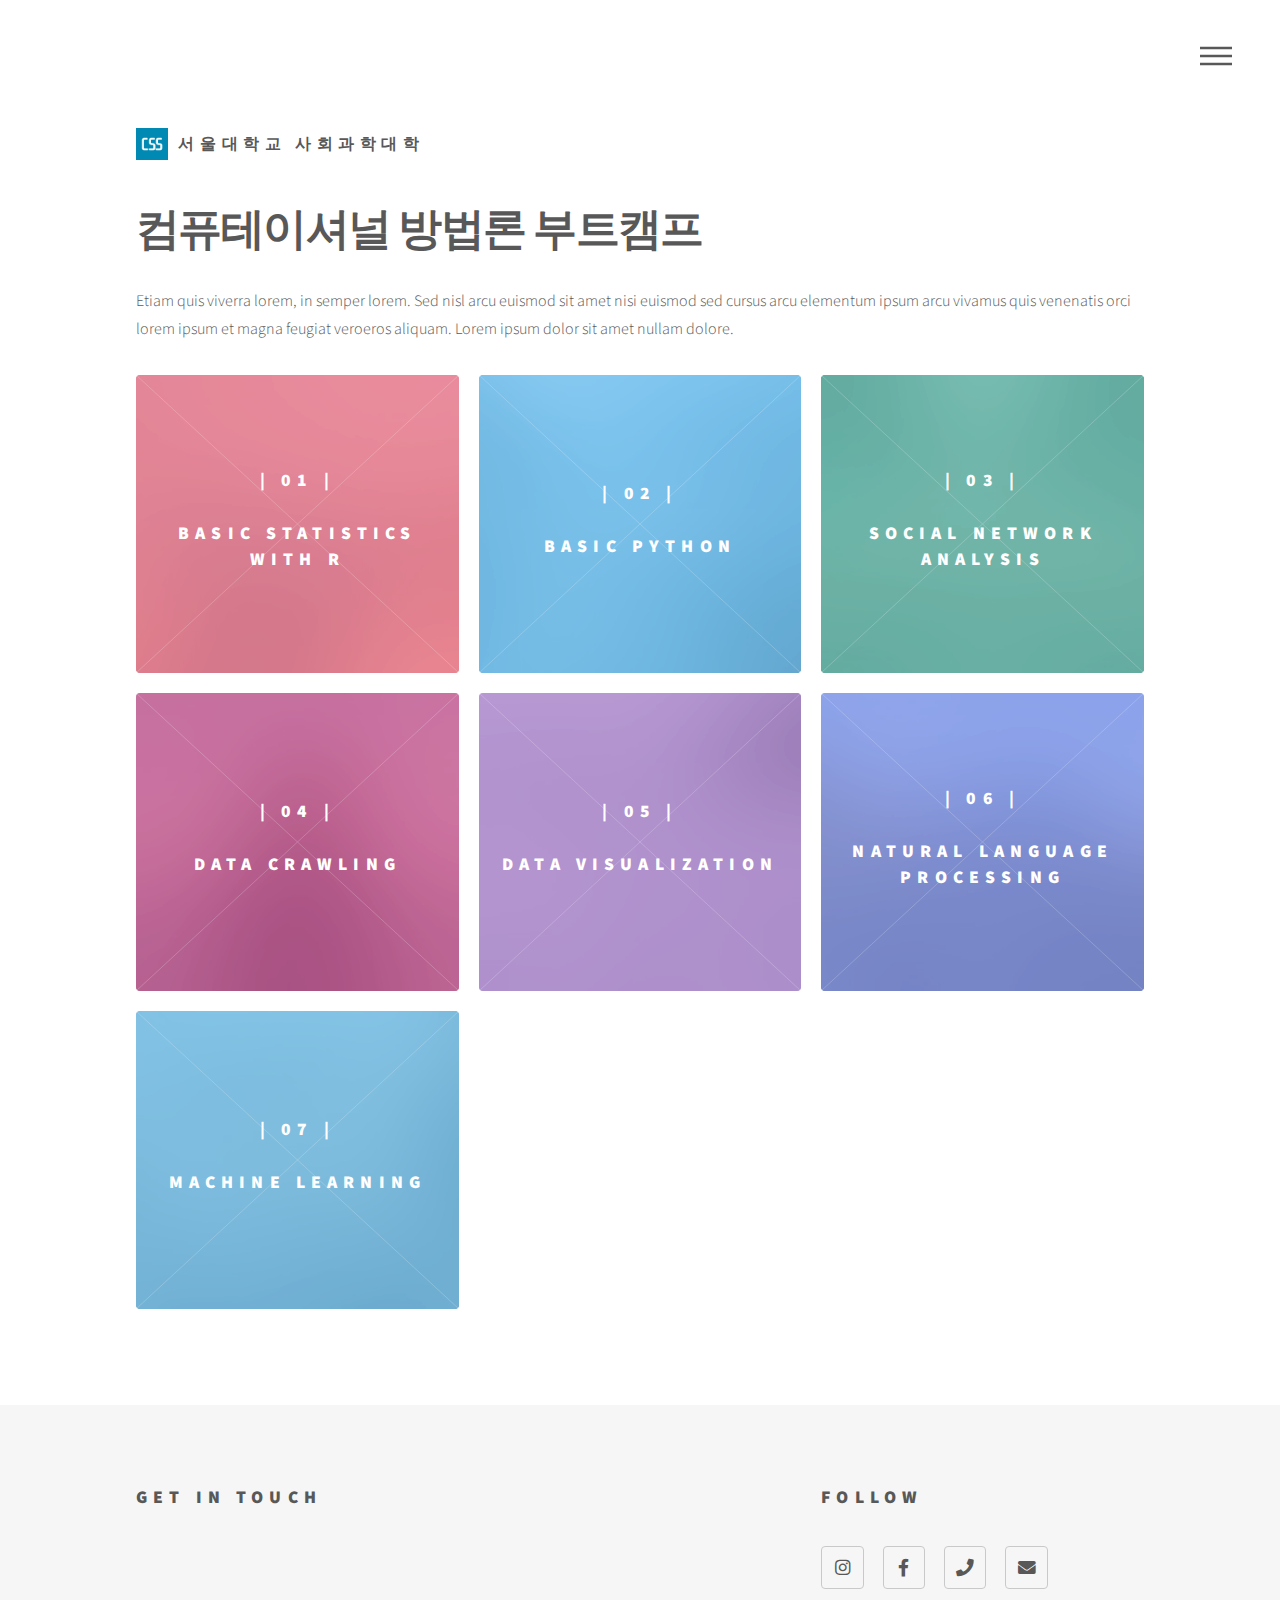
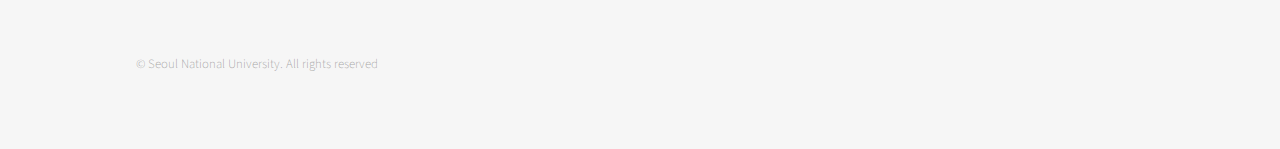
==== index.html @ 8d58b1d6 "Modified Layout" ====
<!DOCTYPE HTML>
<!--
	Phantom by HTML5 UP
	html5up.net | @ajlkn
	Free for personal and commercial use under the CCA 3.0 license (html5up.net/license)
-->
<html>
	<head>
		<title>Computational Methods Bootcamp | CSS</title>
		<meta charset="utf-8" />
		<meta name="viewport" content="width=device-width, initial-scale=1, user-scalable=no" />
		<link rel="stylesheet" href="assets/css/main.css" />
		<noscript><link rel="stylesheet" href="assets/css/noscript.css" /></noscript>
	</head>
	<body class="is-preload">
		<!-- Wrapper -->
			<div id="wrapper">

				<!-- Header -->
					<header id="header">
						<div class="inner">

							<!-- Logo -->
								<a href="index.html" class="logo">
									<span class="symbol"><img src="images/css_logo.png" alt="" /></span><span class="title">서울대학교 사회과학대학</span>
								</a>

							<!-- Nav -->
								<nav>
									<ul>
										<li><a href="#menu">Menu</a></li>
									</ul>
								</nav>

						</div>
					</header>

				<!-- Menu -->
					<nav id="menu">
						<h2>Menu</h2>
						<ul>
							<li><a href="index.html">Home</a></li>
							<li><a href="generic.html">Ipsum veroeros</a></li>
							<li><a href="generic.html">Tempus etiam</a></li>
							<li><a href="generic.html">Consequat dolor</a></li>
							<li><a href="elements.html">Elements</a></li>
						</ul>
					</nav>

				<!-- Main -->
					<div id="main">
						<div class="inner">
							<header>
								<h1>컴퓨테이셔널 방법론 부트캠프</h1>
								
								<p>Etiam quis viverra lorem, in semper lorem. Sed nisl arcu euismod sit amet nisi euismod sed cursus arcu elementum ipsum arcu vivamus quis venenatis orci lorem ipsum et magna feugiat veroeros aliquam. Lorem ipsum dolor sit amet nullam dolore.</p>
							</header>

							<section class="tiles">

								<article class="style1">
									<span class="image">
										<img src="images/pic01.jpg" alt="" />
									</span>
									<a href="generic.html">
										<h2>| 01 |<br><br>Basic Statistics with R</h2>
										<div class="content">
											<p>Sed nisl arcu euismod sit amet nisi lorem etiam dolor veroeros et feugiat.</p>
										</div>
									</a>
								</article>
								<article class="style2">
									<span class="image">
										<img src="images/pic02.jpg" alt="" />
									</span>
									<a href="generic.html">
										<h2>| 02 |<br><br>Basic Python</h2>
										<div class="content">
											<p>Sed nisl arcu euismod sit amet nisi lorem etiam dolor veroeros et feugiat.</p>
										</div>
									</a>
								</article>
								<article class="style3">
									<span class="image">
										<img src="images/pic03.jpg" alt="" />
									</span>
									<a href="generic.html">
										<h2>| 03 |<br><br>Social Network Analysis</h2>
										<div class="content">
											<p>Sed nisl arcu euismod sit amet nisi lorem etiam dolor veroeros et feugiat.</p>
										</div>
									</a>
								</article>
								<article class="style4">
									<span class="image">
										<img src="images/pic04.jpg" alt="" />
									</span>
									<a href="generic.html">
										<h2>| 04 |<br><br>Data Crawling</h2>
										<div class="content">
											<p>Sed nisl arcu euismod sit amet nisi lorem etiam dolor veroeros et feugiat.</p>
										</div>
									</a>
								</article>
								<article class="style5">
									<span class="image">
										<img src="images/pic05.jpg" alt="" />
									</span>
									<a href="generic.html">
										<h2>| 05 |<br><br>Data Visualization</h2>
										<div class="content">
											<p>Sed nisl arcu euismod sit amet nisi lorem etiam dolor veroeros et feugiat.</p>
										</div>
									</a>
								</article>
								<article class="style6">
									<span class="image">
										<img src="images/pic06.jpg" alt="" />
									</span>
									<a href="generic.html">
										<h2>| 06 |<br><br>Natural Language Processing</h2>
										<div class="content">
											<p>Sed nisl arcu euismod sit amet nisi lorem etiam dolor veroeros et feugiat.</p>
										</div>
									</a>
								</article>
								<article class="style2">
									<span class="image">
										<img src="images/pic07.jpg" alt="" />
									</span>
									<a href="generic.html">
										<h2>| 07 |<br><br>Machine Learning</h2>
										<div class="content">
											<p>Sed nisl arcu euismod sit amet nisi lorem etiam dolor veroeros et feugiat.</p>
										</div>
									</a>
								</article>
								
							</section>
						</div>
					</div>

				<!-- Footer -->
					<footer id="footer">
						<div class="inner">
							<section>
								<h2>Get in touch</h2>

							</section>
							<section>
								<h2>Follow</h2>
								<ul class="icons">
									<li><a href="#" class="icon brands style2 fa-instagram"><span class="label">Homepage</span></a></li>
									<li><a href="#" class="icon brands style2 fa-facebook-f"><span class="label">Facebook</span></a></li>
									<li><a href="#" class="icon solid style2 fa-phone"><span class="label">Phone</span></a></li>
									<li><a href="#" class="icon solid style2 fa-envelope"><span class="label">Email</span></a></li>
								</ul>
							</section>
							<ul class="copyright">
								<li>&copy; Seoul National University. All rights reserved</li>
							</ul>
						</div>
					</footer>

			</div>

		<!-- Scripts -->
			<script src="assets/js/jquery.min.js"></script>
			<script src="assets/js/browser.min.js"></script>
			<script src="assets/js/breakpoints.min.js"></script>
			<script src="assets/js/util.js"></script>
			<script src="assets/js/main.js"></script>

	</body>
</html>
---- assets/css/main.css ----
@import url(fontawesome-all.min.css);
@import url("https://fonts.googleapis.com/css?family=Source+Sans+Pro:300,700,900");

/*
	Phantom by HTML5 UP
	html5up.net | @ajlkn
	Free for personal and commercial use under the CCA 3.0 license (html5up.net/license)
*/

html, body, div, span, applet, object,
iframe, h1, h2, h3, h4, h5, h6, p, blockquote,
pre, a, abbr, acronym, address, big, cite,
code, del, dfn, em, img, ins, kbd, q, s, samp,
small, strike, strong, sub, sup, tt, var, b,
u, i, center, dl, dt, dd, ol, ul, li, fieldset,
form, label, legend, table, caption, tbody,
tfoot, thead, tr, th, td, article, aside,
canvas, details, embed, figure, figcaption,
footer, header, hgroup, menu, nav, output, ruby,
section, summary, time, mark, audio, video {
	margin: 0;
	padding: 0;
	border: 0;
	font-size: 100%;
	font: inherit;
	vertical-align: baseline;}

article, aside, details, figcaption, figure,
footer, header, hgroup, menu, nav, section {
	display: block;}

body {
	line-height: 1;
}

ol, ul {
	list-style: none;
}

blockquote, q {
	quotes: none;
}

	blockquote:before, blockquote:after, q:before, q:after {
		content: '';
		content: none;
	}

table {
	border-collapse: collapse;
	border-spacing: 0;
}

body {
	-webkit-text-size-adjust: none;
}

mark {
	background-color: transparent;
	color: inherit;
}

input::-moz-focus-inner {
	border: 0;
	padding: 0;
}

input, select, textarea {
	-moz-appearance: none;
	-webkit-appearance: none;
	-ms-appearance: none;
	appearance: none;
}

/* Basic */

	@-ms-viewport {
		width: device-width;
	}

	body {
		-ms-overflow-style: scrollbar;
	}

	@media screen and (max-width: 480px) {

		html, body {
			min-width: 320px;
		}

	}

	html {
		box-sizing: border-box;
	}

	*, *:before, *:after {
		box-sizing: inherit;
	}

	body {
		background: #ffffff;
	}

		body.is-preload *, body.is-preload *:before, body.is-preload *:after {
			-moz-animation: none !important;
			-webkit-animation: none !important;
			-ms-animation: none !important;
			animation: none !important;
			-moz-transition: none !important;
			-webkit-transition: none !important;
			-ms-transition: none !important;
			transition: none !important;
		}

/* Type */

	body, input, select, textarea {
		color: #585858;
		font-family: "Source Sans Pro", Helvetica, sans-serif;
		font-size: 16pt;
		font-weight: 300;
		line-height: 1.75;
	}

		@media screen and (max-width: 1680px) {

			body, input, select, textarea {
				font-size: 14pt;
			}

		}

		@media screen and (max-width: 1280px) {

			body, input, select, textarea {
				font-size: 12pt;
			}

		}

	a {
		-moz-transition: border-bottom-color 0.2s ease, color 0.2s ease;
		-webkit-transition: border-bottom-color 0.2s ease, color 0.2s ease;
		-ms-transition: border-bottom-color 0.2s ease, color 0.2s ease;
		transition: border-bottom-color 0.2s ease, color 0.2s ease;
		text-decoration: none;
		color: #585858;
		border-bottom: dotted 1px rgba(88, 88, 88, 0.5);
	}

		a:hover {
			border-bottom-color: transparent;
			color: #f2849e !important;
		}

	strong, b {
		font-weight: 900;
	}

	em, i {
		font-style: italic;
	}

	p {
		margin: 0 0 2em 0;
	}

	h1 {
		font-size: 2.75em;
		font-weight: 700;
		line-height: 1.3;
		margin: 0 0 1em 0;
		letter-spacing: -0.035em;
	}

		h1 a {
			color: inherit;
		}

		@media screen and (max-width: 736px) {

			h1 {
				font-size: 2em;
				margin: 0 0 1em 0;
			}

		}

		@media screen and (max-width: 360px) {

			h1 {
				font-size: 1.75em;
			}

		}

	h2, h3, h4, h5, h6 {
		font-weight: 900;
		line-height: 1.5;
		margin: 0 0 2em 0;
		text-transform: uppercase;
		letter-spacing: 0.35em;
	}

		h2 a, h3 a, h4 a, h5 a, h6 a {
			color: inherit;
		}

	h2 {
		font-size: 1.1em;
	}

	h3 {
		font-size: 1em;
	}

	h4 {
		font-size: 0.8em;
	}

	h5 {
		font-size: 0.8em;
	}

	h6 {
		font-size: 0.8em;
	}

	@media screen and (max-width: 980px) {

		h1 br, h2 br, h3 br, h4 br, h5 br, h6 br {
			display: none;
		}

	}

	@media screen and (max-width: 736px) {

		h2 {
			font-size: 1em;
		}

		h3 {
			font-size: 0.8em;
		}

	}

	sub {
		font-size: 0.8em;
		position: relative;
		top: 0.5em;
	}

	sup {
		font-size: 0.8em;
		position: relative;
		top: -0.5em;
	}

	blockquote {
		border-left: solid 4px #c9c9c9;
		font-style: italic;
		margin: 0 0 2em 0;
		padding: 0.5em 0 0.5em 2em;
	}

	code {
		background: rgba(144, 144, 144, 0.075);
		border-radius: 4px;
		border: solid 1px #c9c9c9;
		font-family: "Courier New", monospace;
		font-size: 0.9em;
		margin: 0 0.25em;
		padding: 0.25em 0.65em;
	}

	pre {
		-webkit-overflow-scrolling: touch;
		font-family: "Courier New", monospace;
		font-size: 0.9em;
		margin: 0 0 2em 0;
	}

		pre code {
			display: block;
			line-height: 1.75;
			padding: 1em 1.5em;
			overflow-x: auto;
		}

	hr {
		border: 0;
		border-bottom: solid 1px #c9c9c9;
		margin: 2em 0;
	}

		hr.major {
			margin: 3em 0;
		}

	.align-left {
		text-align: left;
	}

	.align-center {
		text-align: center;
	}

	.align-right {
		text-align: right;
	}

/* Row */

	.row {
		display: flex;
		flex-wrap: wrap;
		box-sizing: border-box;
		align-items: stretch;
	}

		.row > * {
			box-sizing: border-box;
		}

		.row.gtr-uniform > * > :last-child {
			margin-bottom: 0;
		}

		.row.aln-left {
			justify-content: flex-start;
		}

		.row.aln-center {
			justify-content: center;
		}

		.row.aln-right {
			justify-content: flex-end;
		}

		.row.aln-top {
			align-items: flex-start;
		}

		.row.aln-middle {
			align-items: center;
		}

		.row.aln-bottom {
			align-items: flex-end;
		}

		.row > .imp {
			order: -1;
		}

		.row > .col-1 {
			width: 8.33333%;
		}

		.row > .off-1 {
			margin-left: 8.33333%;
		}

		.row > .col-2 {
			width: 16.66667%;
		}

		.row > .off-2 {
			margin-left: 16.66667%;
		}

		.row > .col-3 {
			width: 25%;
		}

		.row > .off-3 {
			margin-left: 25%;
		}

		.row > .col-4 {
			width: 33.33333%;
		}

		.row > .off-4 {
			margin-left: 33.33333%;
		}

		.row > .col-5 {
			width: 41.66667%;
		}

		.row > .off-5 {
			margin-left: 41.66667%;
		}

		.row > .col-6 {
			width: 50%;
		}

		.row > .off-6 {
			margin-left: 50%;
		}

		.row > .col-7 {
			width: 58.33333%;
		}

		.row > .off-7 {
			margin-left: 58.33333%;
		}

		.row > .col-8 {
			width: 66.66667%;
		}

		.row > .off-8 {
			margin-left: 66.66667%;
		}

		.row > .col-9 {
			width: 75%;
		}

		.row > .off-9 {
			margin-left: 75%;
		}

		.row > .col-10 {
			width: 83.33333%;
		}

		.row > .off-10 {
			margin-left: 83.33333%;
		}

		.row > .col-11 {
			width: 91.66667%;
		}

		.row > .off-11 {
			margin-left: 91.66667%;
		}

		.row > .col-12 {
			width: 100%;
		}

		.row > .off-12 {
			margin-left: 100%;
		}

		.row.gtr-0 {
			margin-top: 0;
			margin-left: 0em;
		}

			.row.gtr-0 > * {
				padding: 0 0 0 0em;
			}

			.row.gtr-0.gtr-uniform {
				margin-top: 0em;
			}

				.row.gtr-0.gtr-uniform > * {
					padding-top: 0em;
				}

		.row.gtr-25 {
			margin-top: 0;
			margin-left: -0.5em;
		}

			.row.gtr-25 > * {
				padding: 0 0 0 0.5em;
			}

			.row.gtr-25.gtr-uniform {
				margin-top: -0.5em;
			}

				.row.gtr-25.gtr-uniform > * {
					padding-top: 0.5em;
				}

		.row.gtr-50 {
			margin-top: 0;
			margin-left: -1em;
		}

			.row.gtr-50 > * {
				padding: 0 0 0 1em;
			}

			.row.gtr-50.gtr-uniform {
				margin-top: -1em;
			}

				.row.gtr-50.gtr-uniform > * {
					padding-top: 1em;
				}

		.row {
			margin-top: 0;
			margin-left: -2em;
		}

			.row > * {
				padding: 0 0 0 2em;
			}

			.row.gtr-uniform {
				margin-top: -2em;
			}

				.row.gtr-uniform > * {
					padding-top: 2em;
				}

		.row.gtr-150 {
			margin-top: 0;
			margin-left: -3em;
		}

			.row.gtr-150 > * {
				padding: 0 0 0 3em;
			}

			.row.gtr-150.gtr-uniform {
				margin-top: -3em;
			}

				.row.gtr-150.gtr-uniform > * {
					padding-top: 3em;
				}

		.row.gtr-200 {
			margin-top: 0;
			margin-left: -4em;
		}

			.row.gtr-200 > * {
				padding: 0 0 0 4em;
			}

			.row.gtr-200.gtr-uniform {
				margin-top: -4em;
			}

				.row.gtr-200.gtr-uniform > * {
					padding-top: 4em;
				}

		@media screen and (max-width: 1680px) {

			.row {
				display: flex;
				flex-wrap: wrap;
				box-sizing: border-box;
				align-items: stretch;
			}

				.row > * {
					box-sizing: border-box;
				}

				.row.gtr-uniform > * > :last-child {
					margin-bottom: 0;
				}

				.row.aln-left {
					justify-content: flex-start;
				}

				.row.aln-center {
					justify-content: center;
				}

				.row.aln-right {
					justify-content: flex-end;
				}

				.row.aln-top {
					align-items: flex-start;
				}

				.row.aln-middle {
					align-items: center;
				}

				.row.aln-bottom {
					align-items: flex-end;
				}

				.row > .imp-xlarge {
					order: -1;
				}

				.row > .col-1-xlarge {
					width: 8.33333%;
				}

				.row > .off-1-xlarge {
					margin-left: 8.33333%;
				}

				.row > .col-2-xlarge {
					width: 16.66667%;
				}

				.row > .off-2-xlarge {
					margin-left: 16.66667%;
				}

				.row > .col-3-xlarge {
					width: 25%;
				}

				.row > .off-3-xlarge {
					margin-left: 25%;
				}

				.row > .col-4-xlarge {
					width: 33.33333%;
				}

				.row > .off-4-xlarge {
					margin-left: 33.33333%;
				}

				.row > .col-5-xlarge {
					width: 41.66667%;
				}

				.row > .off-5-xlarge {
					margin-left: 41.66667%;
				}

				.row > .col-6-xlarge {
					width: 50%;
				}

				.row > .off-6-xlarge {
					margin-left: 50%;
				}

				.row > .col-7-xlarge {
					width: 58.33333%;
				}

				.row > .off-7-xlarge {
					margin-left: 58.33333%;
				}

				.row > .col-8-xlarge {
					width: 66.66667%;
				}

				.row > .off-8-xlarge {
					margin-left: 66.66667%;
				}

				.row > .col-9-xlarge {
					width: 75%;
				}

				.row > .off-9-xlarge {
					margin-left: 75%;
				}

				.row > .col-10-xlarge {
					width: 83.33333%;
				}

				.row > .off-10-xlarge {
					margin-left: 83.33333%;
				}

				.row > .col-11-xlarge {
					width: 91.66667%;
				}

				.row > .off-11-xlarge {
					margin-left: 91.66667%;
				}

				.row > .col-12-xlarge {
					width: 100%;
				}

				.row > .off-12-xlarge {
					margin-left: 100%;
				}

				.row.gtr-0 {
					margin-top: 0;
					margin-left: 0em;
				}

					.row.gtr-0 > * {
						padding: 0 0 0 0em;
					}

					.row.gtr-0.gtr-uniform {
						margin-top: 0em;
					}

						.row.gtr-0.gtr-uniform > * {
							padding-top: 0em;
						}

				.row.gtr-25 {
					margin-top: 0;
					margin-left: -0.5em;
				}

					.row.gtr-25 > * {
						padding: 0 0 0 0.5em;
					}

					.row.gtr-25.gtr-uniform {
						margin-top: -0.5em;
					}

						.row.gtr-25.gtr-uniform > * {
							padding-top: 0.5em;
						}

				.row.gtr-50 {
					margin-top: 0;
					margin-left: -1em;
				}

					.row.gtr-50 > * {
						padding: 0 0 0 1em;
					}

					.row.gtr-50.gtr-uniform {
						margin-top: -1em;
					}

						.row.gtr-50.gtr-uniform > * {
							padding-top: 1em;
						}

				.row {
					margin-top: 0;
					margin-left: -2em;
				}

					.row > * {
						padding: 0 0 0 2em;
					}

					.row.gtr-uniform {
						margin-top: -2em;
					}

						.row.gtr-uniform > * {
							padding-top: 2em;
						}

				.row.gtr-150 {
					margin-top: 0;
					margin-left: -3em;
				}

					.row.gtr-150 > * {
						padding: 0 0 0 3em;
					}

					.row.gtr-150.gtr-uniform {
						margin-top: -3em;
					}

						.row.gtr-150.gtr-uniform > * {
							padding-top: 3em;
						}

				.row.gtr-200 {
					margin-top: 0;
					margin-left: -4em;
				}

					.row.gtr-200 > * {
						padding: 0 0 0 4em;
					}

					.row.gtr-200.gtr-uniform {
						margin-top: -4em;
					}

						.row.gtr-200.gtr-uniform > * {
							padding-top: 4em;
						}

		}

		@media screen and (max-width: 1280px) {

			.row {
				display: flex;
				flex-wrap: wrap;
				box-sizing: border-box;
				align-items: stretch;
			}

				.row > * {
					box-sizing: border-box;
				}

				.row.gtr-uniform > * > :last-child {
					margin-bottom: 0;
				}

				.row.aln-left {
					justify-content: flex-start;
				}

				.row.aln-center {
					justify-content: center;
				}

				.row.aln-right {
					justify-content: flex-end;
				}

				.row.aln-top {
					align-items: flex-start;
				}

				.row.aln-middle {
					align-items: center;
				}

				.row.aln-bottom {
					align-items: flex-end;
				}

				.row > .imp-large {
					order: -1;
				}

				.row > .col-1-large {
					width: 8.33333%;
				}

				.row > .off-1-large {
					margin-left: 8.33333%;
				}

				.row > .col-2-large {
					width: 16.66667%;
				}

				.row > .off-2-large {
					margin-left: 16.66667%;
				}

				.row > .col-3-large {
					width: 25%;
				}

				.row > .off-3-large {
					margin-left: 25%;
				}

				.row > .col-4-large {
					width: 33.33333%;
				}

				.row > .off-4-large {
					margin-left: 33.33333%;
				}

				.row > .col-5-large {
					width: 41.66667%;
				}

				.row > .off-5-large {
					margin-left: 41.66667%;
				}

				.row > .col-6-large {
					width: 50%;
				}

				.row > .off-6-large {
					margin-left: 50%;
				}

				.row > .col-7-large {
					width: 58.33333%;
				}

				.row > .off-7-large {
					margin-left: 58.33333%;
				}

				.row > .col-8-large {
					width: 66.66667%;
				}

				.row > .off-8-large {
					margin-left: 66.66667%;
				}

				.row > .col-9-large {
					width: 75%;
				}

				.row > .off-9-large {
					margin-left: 75%;
				}

				.row > .col-10-large {
					width: 83.33333%;
				}

				.row > .off-10-large {
					margin-left: 83.33333%;
				}

				.row > .col-11-large {
					width: 91.66667%;
				}

				.row > .off-11-large {
					margin-left: 91.66667%;
				}

				.row > .col-12-large {
					width: 100%;
				}

				.row > .off-12-large {
					margin-left: 100%;
				}

				.row.gtr-0 {
					margin-top: 0;
					margin-left: 0em;
				}

					.row.gtr-0 > * {
						padding: 0 0 0 0em;
					}

					.row.gtr-0.gtr-uniform {
						margin-top: 0em;
					}

						.row.gtr-0.gtr-uniform > * {
							padding-top: 0em;
						}

				.row.gtr-25 {
					margin-top: 0;
					margin-left: -0.5em;
				}

					.row.gtr-25 > * {
						padding: 0 0 0 0.5em;
					}

					.row.gtr-25.gtr-uniform {
						margin-top: -0.5em;
					}

						.row.gtr-25.gtr-uniform > * {
							padding-top: 0.5em;
						}

				.row.gtr-50 {
					margin-top: 0;
					margin-left: -1em;
				}

					.row.gtr-50 > * {
						padding: 0 0 0 1em;
					}

					.row.gtr-50.gtr-uniform {
						margin-top: -1em;
					}

						.row.gtr-50.gtr-uniform > * {
							padding-top: 1em;
						}

				.row {
					margin-top: 0;
					margin-left: -2em;
				}

					.row > * {
						padding: 0 0 0 2em;
					}

					.row.gtr-uniform {
						margin-top: -2em;
					}

						.row.gtr-uniform > * {
							padding-top: 2em;
						}

				.row.gtr-150 {
					margin-top: 0;
					margin-left: -3em;
				}

					.row.gtr-150 > * {
						padding: 0 0 0 3em;
					}

					.row.gtr-150.gtr-uniform {
						margin-top: -3em;
					}

						.row.gtr-150.gtr-uniform > * {
							padding-top: 3em;
						}

				.row.gtr-200 {
					margin-top: 0;
					margin-left: -4em;
				}

					.row.gtr-200 > * {
						padding: 0 0 0 4em;
					}

					.row.gtr-200.gtr-uniform {
						margin-top: -4em;
					}

						.row.gtr-200.gtr-uniform > * {
							padding-top: 4em;
						}

		}

		@media screen and (max-width: 980px) {

			.row {
				display: flex;
				flex-wrap: wrap;
				box-sizing: border-box;
				align-items: stretch;
			}

				.row > * {
					box-sizing: border-box;
				}

				.row.gtr-uniform > * > :last-child {
					margin-bottom: 0;
				}

				.row.aln-left {
					justify-content: flex-start;
				}

				.row.aln-center {
					justify-content: center;
				}

				.row.aln-right {
					justify-content: flex-end;
				}

				.row.aln-top {
					align-items: flex-start;
				}

				.row.aln-middle {
					align-items: center;
				}

				.row.aln-bottom {
					align-items: flex-end;
				}

				.row > .imp-medium {
					order: -1;
				}

				.row > .col-1-medium {
					width: 8.33333%;
				}

				.row > .off-1-medium {
					margin-left: 8.33333%;
				}

				.row > .col-2-medium {
					width: 16.66667%;
				}

				.row > .off-2-medium {
					margin-left: 16.66667%;
				}

				.row > .col-3-medium {
					width: 25%;
				}

				.row > .off-3-medium {
					margin-left: 25%;
				}

				.row > .col-4-medium {
					width: 33.33333%;
				}

				.row > .off-4-medium {
					margin-left: 33.33333%;
				}

				.row > .col-5-medium {
					width: 41.66667%;
				}

				.row > .off-5-medium {
					margin-left: 41.66667%;
				}

				.row > .col-6-medium {
					width: 50%;
				}

				.row > .off-6-medium {
					margin-left: 50%;
				}

				.row > .col-7-medium {
					width: 58.33333%;
				}

				.row > .off-7-medium {
					margin-left: 58.33333%;
				}

				.row > .col-8-medium {
					width: 66.66667%;
				}

				.row > .off-8-medium {
					margin-left: 66.66667%;
				}

				.row > .col-9-medium {
					width: 75%;
				}

				.row > .off-9-medium {
					margin-left: 75%;
				}

				.row > .col-10-medium {
					width: 83.33333%;
				}

				.row > .off-10-medium {
					margin-left: 83.33333%;
				}

				.row > .col-11-medium {
					width: 91.66667%;
				}

				.row > .off-11-medium {
					margin-left: 91.66667%;
				}

				.row > .col-12-medium {
					width: 100%;
				}

				.row > .off-12-medium {
					margin-left: 100%;
				}

				.row.gtr-0 {
					margin-top: 0;
					margin-left: 0em;
				}

					.row.gtr-0 > * {
						padding: 0 0 0 0em;
					}

					.row.gtr-0.gtr-uniform {
						margin-top: 0em;
					}

						.row.gtr-0.gtr-uniform > * {
							padding-top: 0em;
						}

				.row.gtr-25 {
					margin-top: 0;
					margin-left: -0.375em;
				}

					.row.gtr-25 > * {
						padding: 0 0 0 0.375em;
					}

					.row.gtr-25.gtr-uniform {
						margin-top: -0.375em;
					}

						.row.gtr-25.gtr-uniform > * {
							padding-top: 0.375em;
						}

				.row.gtr-50 {
					margin-top: 0;
					margin-left: -0.75em;
				}

					.row.gtr-50 > * {
						padding: 0 0 0 0.75em;
					}

					.row.gtr-50.gtr-uniform {
						margin-top: -0.75em;
					}

						.row.gtr-50.gtr-uniform > * {
							padding-top: 0.75em;
						}

				.row {
					margin-top: 0;
					margin-left: -1.5em;
				}

					.row > * {
						padding: 0 0 0 1.5em;
					}

					.row.gtr-uniform {
						margin-top: -1.5em;
					}

						.row.gtr-uniform > * {
							padding-top: 1.5em;
						}

				.row.gtr-150 {
					margin-top: 0;
					margin-left: -2.25em;
				}

					.row.gtr-150 > * {
						padding: 0 0 0 2.25em;
					}

					.row.gtr-150.gtr-uniform {
						margin-top: -2.25em;
					}

						.row.gtr-150.gtr-uniform > * {
							padding-top: 2.25em;
						}

				.row.gtr-200 {
					margin-top: 0;
					margin-left: -3em;
				}

					.row.gtr-200 > * {
						padding: 0 0 0 3em;
					}

					.row.gtr-200.gtr-uniform {
						margin-top: -3em;
					}

						.row.gtr-200.gtr-uniform > * {
							padding-top: 3em;
						}

		}

		@media screen and (max-width: 736px) {

			.row {
				display: flex;
				flex-wrap: wrap;
				box-sizing: border-box;
				align-items: stretch;
			}

				.row > * {
					box-sizing: border-box;
				}

				.row.gtr-uniform > * > :last-child {
					margin-bottom: 0;
				}

				.row.aln-left {
					justify-content: flex-start;
				}

				.row.aln-center {
					justify-content: center;
				}

				.row.aln-right {
					justify-content: flex-end;
				}

				.row.aln-top {
					align-items: flex-start;
				}

				.row.aln-middle {
					align-items: center;
				}

				.row.aln-bottom {
					align-items: flex-end;
				}

				.row > .imp-small {
					order: -1;
				}

				.row > .col-1-small {
					width: 8.33333%;
				}

				.row > .off-1-small {
					margin-left: 8.33333%;
				}

				.row > .col-2-small {
					width: 16.66667%;
				}

				.row > .off-2-small {
					margin-left: 16.66667%;
				}

				.row > .col-3-small {
					width: 25%;
				}

				.row > .off-3-small {
					margin-left: 25%;
				}

				.row > .col-4-small {
					width: 33.33333%;
				}

				.row > .off-4-small {
					margin-left: 33.33333%;
				}

				.row > .col-5-small {
					width: 41.66667%;
				}

				.row > .off-5-small {
					margin-left: 41.66667%;
				}

				.row > .col-6-small {
					width: 50%;
				}

				.row > .off-6-small {
					margin-left: 50%;
				}

				.row > .col-7-small {
					width: 58.33333%;
				}

				.row > .off-7-small {
					margin-left: 58.33333%;
				}

				.row > .col-8-small {
					width: 66.66667%;
				}

				.row > .off-8-small {
					margin-left: 66.66667%;
				}

				.row > .col-9-small {
					width: 75%;
				}

				.row > .off-9-small {
					margin-left: 75%;
				}

				.row > .col-10-small {
					width: 83.33333%;
				}

				.row > .off-10-small {
					margin-left: 83.33333%;
				}

				.row > .col-11-small {
					width: 91.66667%;
				}

				.row > .off-11-small {
					margin-left: 91.66667%;
				}

				.row > .col-12-small {
					width: 100%;
				}

				.row > .off-12-small {
					margin-left: 100%;
				}

				.row.gtr-0 {
					margin-top: 0;
					margin-left: 0em;
				}

					.row.gtr-0 > * {
						padding: 0 0 0 0em;
					}

					.row.gtr-0.gtr-uniform {
						margin-top: 0em;
					}

						.row.gtr-0.gtr-uniform > * {
							padding-top: 0em;
						}

				.row.gtr-25 {
					margin-top: 0;
					margin-left: -0.25em;
				}

					.row.gtr-25 > * {
						padding: 0 0 0 0.25em;
					}

					.row.gtr-25.gtr-uniform {
						margin-top: -0.25em;
					}

						.row.gtr-25.gtr-uniform > * {
							padding-top: 0.25em;
						}

				.row.gtr-50 {
					margin-top: 0;
					margin-left: -0.5em;
				}

					.row.gtr-50 > * {
						padding: 0 0 0 0.5em;
					}

					.row.gtr-50.gtr-uniform {
						margin-top: -0.5em;
					}

						.row.gtr-50.gtr-uniform > * {
							padding-top: 0.5em;
						}

				.row {
					margin-top: 0;
					margin-left: -1em;
				}

					.row > * {
						padding: 0 0 0 1em;
					}

					.row.gtr-uniform {
						margin-top: -1em;
					}

						.row.gtr-uniform > * {
							padding-top: 1em;
						}

				.row.gtr-150 {
					margin-top: 0;
					margin-left: -1.5em;
				}

					.row.gtr-150 > * {
						padding: 0 0 0 1.5em;
					}

					.row.gtr-150.gtr-uniform {
						margin-top: -1.5em;
					}

						.row.gtr-150.gtr-uniform > * {
							padding-top: 1.5em;
						}

				.row.gtr-200 {
					margin-top: 0;
					margin-left: -2em;
				}

					.row.gtr-200 > * {
						padding: 0 0 0 2em;
					}

					.row.gtr-200.gtr-uniform {
						margin-top: -2em;
					}

						.row.gtr-200.gtr-uniform > * {
							padding-top: 2em;
						}

		}

		@media screen and (max-width: 480px) {

			.row {
				display: flex;
				flex-wrap: wrap;
				box-sizing: border-box;
				align-items: stretch;
			}

				.row > * {
					box-sizing: border-box;
				}

				.row.gtr-uniform > * > :last-child {
					margin-bottom: 0;
				}

				.row.aln-left {
					justify-content: flex-start;
				}

				.row.aln-center {
					justify-content: center;
				}

				.row.aln-right {
					justify-content: flex-end;
				}

				.row.aln-top {
					align-items: flex-start;
				}

				.row.aln-middle {
					align-items: center;
				}

				.row.aln-bottom {
					align-items: flex-end;
				}

				.row > .imp-xsmall {
					order: -1;
				}

				.row > .col-1-xsmall {
					width: 8.33333%;
				}

				.row > .off-1-xsmall {
					margin-left: 8.33333%;
				}

				.row > .col-2-xsmall {
					width: 16.66667%;
				}

				.row > .off-2-xsmall {
					margin-left: 16.66667%;
				}

				.row > .col-3-xsmall {
					width: 25%;
				}

				.row > .off-3-xsmall {
					margin-left: 25%;
				}

				.row > .col-4-xsmall {
					width: 33.33333%;
				}

				.row > .off-4-xsmall {
					margin-left: 33.33333%;
				}

				.row > .col-5-xsmall {
					width: 41.66667%;
				}

				.row > .off-5-xsmall {
					margin-left: 41.66667%;
				}

				.row > .col-6-xsmall {
					width: 50%;
				}

				.row > .off-6-xsmall {
					margin-left: 50%;
				}

				.row > .col-7-xsmall {
					width: 58.33333%;
				}

				.row > .off-7-xsmall {
					margin-left: 58.33333%;
				}

				.row > .col-8-xsmall {
					width: 66.66667%;
				}

				.row > .off-8-xsmall {
					margin-left: 66.66667%;
				}

				.row > .col-9-xsmall {
					width: 75%;
				}

				.row > .off-9-xsmall {
					margin-left: 75%;
				}

				.row > .col-10-xsmall {
					width: 83.33333%;
				}

				.row > .off-10-xsmall {
					margin-left: 83.33333%;
				}

				.row > .col-11-xsmall {
					width: 91.66667%;
				}

				.row > .off-11-xsmall {
					margin-left: 91.66667%;
				}

				.row > .col-12-xsmall {
					width: 100%;
				}

				.row > .off-12-xsmall {
					margin-left: 100%;
				}

				.row.gtr-0 {
					margin-top: 0;
					margin-left: 0em;
				}

					.row.gtr-0 > * {
						padding: 0 0 0 0em;
					}

					.row.gtr-0.gtr-uniform {
						margin-top: 0em;
					}

						.row.gtr-0.gtr-uniform > * {
							padding-top: 0em;
						}

				.row.gtr-25 {
					margin-top: 0;
					margin-left: -0.25em;
				}

					.row.gtr-25 > * {
						padding: 0 0 0 0.25em;
					}

					.row.gtr-25.gtr-uniform {
						margin-top: -0.25em;
					}

						.row.gtr-25.gtr-uniform > * {
							padding-top: 0.25em;
						}

				.row.gtr-50 {
					margin-top: 0;
					margin-left: -0.5em;
				}

					.row.gtr-50 > * {
						padding: 0 0 0 0.5em;
					}

					.row.gtr-50.gtr-uniform {
						margin-top: -0.5em;
					}

						.row.gtr-50.gtr-uniform > * {
							padding-top: 0.5em;
						}

				.row {
					margin-top: 0;
					margin-left: -1em;
				}

					.row > * {
						padding: 0 0 0 1em;
					}

					.row.gtr-uniform {
						margin-top: -1em;
					}

						.row.gtr-uniform > * {
							padding-top: 1em;
						}

				.row.gtr-150 {
					margin-top: 0;
					margin-left: -1.5em;
				}

					.row.gtr-150 > * {
						padding: 0 0 0 1.5em;
					}

					.row.gtr-150.gtr-uniform {
						margin-top: -1.5em;
					}

						.row.gtr-150.gtr-uniform > * {
							padding-top: 1.5em;
						}

				.row.gtr-200 {
					margin-top: 0;
					margin-left: -2em;
				}

					.row.gtr-200 > * {
						padding: 0 0 0 2em;
					}

					.row.gtr-200.gtr-uniform {
						margin-top: -2em;
					}

						.row.gtr-200.gtr-uniform > * {
							padding-top: 2em;
						}

		}

/* Section/Article */

	section.special, article.special {
		text-align: center;
	}

	header p {
		margin-top: -1em;
	}

	@media screen and (max-width: 736px) {

		header p {
			margin-top: 0;
		}

	}

/* Icon */

	.icon {
		text-decoration: none;
		border-bottom: none;
		position: relative;
	}

		.icon:before {
			-moz-osx-font-smoothing: grayscale;
			-webkit-font-smoothing: antialiased;
			display: inline-block;
			font-style: normal;
			font-variant: normal;
			text-rendering: auto;
			line-height: 1;
			text-transform: none !important;
			font-family: 'Font Awesome 5 Free';
			font-weight: 400;
		}

		.icon > .label {
			display: none;
		}

		.icon:before {
			line-height: inherit;
		}

		.icon.solid:before {
			font-weight: 900;
		}

		.icon.brands:before {
			font-family: 'Font Awesome 5 Brands';
		}

		.icon.style2 {
			-moz-transition: background-color 0.2s ease-in-out, color 0.2s ease-in-out, border-color 0.2s ease-in-out;
			-webkit-transition: background-color 0.2s ease-in-out, color 0.2s ease-in-out, border-color 0.2s ease-in-out;
			-ms-transition: background-color 0.2s ease-in-out, color 0.2s ease-in-out, border-color 0.2s ease-in-out;
			transition: background-color 0.2s ease-in-out, color 0.2s ease-in-out, border-color 0.2s ease-in-out;
			background-color: transparent;
			border: solid 1px #c9c9c9;
			border-radius: 4px;
			width: 2.65em;
			height: 2.65em;
			display: inline-block;
			text-align: center;
			line-height: 2.65em;
			color: inherit;
		}

			.icon.style2:before {
				font-size: 1.1em;
			}

			.icon.style2:hover {
				color: #f2849e;
				border-color: #f2849e;
			}

			.icon.style2:active {
				background-color: rgba(242, 132, 158, 0.1);
			}

/* List */

	ol {
		list-style: decimal;
		margin: 0 0 2em 0;
		padding-left: 1.25em;
	}

		ol li {
			padding-left: 0.25em;
		}

	ul {
		list-style: disc;
		margin: 0 0 2em 0;
		padding-left: 1em;
	}

		ul li {
			padding-left: 0.5em;
		}

		ul.alt {
			list-style: none;
			padding-left: 0;
		}

			ul.alt li {
				border-top: solid 1px #c9c9c9;
				padding: 0.5em 0;
			}

				ul.alt li:first-child {
					border-top: 0;
					padding-top: 0;
				}

	dl {
		margin: 0 0 2em 0;
	}

		dl dt {
			display: block;
			font-weight: 900;
			margin: 0 0 1em 0;
		}

		dl dd {
			margin-left: 2em;
		}

/* Actions */

	ul.actions {
		display: -moz-flex;
		display: -webkit-flex;
		display: -ms-flex;
		display: flex;
		cursor: default;
		list-style: none;
		margin-left: -1em;
		padding-left: 0;
	}

		ul.actions li {
			padding: 0 0 0 1em;
			vertical-align: middle;
		}

		ul.actions.special {
			-moz-justify-content: center;
			-webkit-justify-content: center;
			-ms-justify-content: center;
			justify-content: center;
			width: 100%;
			margin-left: 0;
		}

			ul.actions.special li:first-child {
				padding-left: 0;
			}

		ul.actions.stacked {
			-moz-flex-direction: column;
			-webkit-flex-direction: column;
			-ms-flex-direction: column;
			flex-direction: column;
			margin-left: 0;
		}

			ul.actions.stacked li {
				padding: 1.3em 0 0 0;
			}

				ul.actions.stacked li:first-child {
					padding-top: 0;
				}

		ul.actions.fit {
			width: calc(100% + 1em);
		}

			ul.actions.fit li {
				-moz-flex-grow: 1;
				-webkit-flex-grow: 1;
				-ms-flex-grow: 1;
				flex-grow: 1;
				-moz-flex-shrink: 1;
				-webkit-flex-shrink: 1;
				-ms-flex-shrink: 1;
				flex-shrink: 1;
				width: 100%;
			}

				ul.actions.fit li > * {
					width: 100%;
				}

			ul.actions.fit.stacked {
				width: 100%;
			}

		@media screen and (max-width: 480px) {

			ul.actions:not(.fixed) {
				-moz-flex-direction: column;
				-webkit-flex-direction: column;
				-ms-flex-direction: column;
				flex-direction: column;
				margin-left: 0;
				width: 100% !important;
			}

				ul.actions:not(.fixed) li {
					-moz-flex-grow: 1;
					-webkit-flex-grow: 1;
					-ms-flex-grow: 1;
					flex-grow: 1;
					-moz-flex-shrink: 1;
					-webkit-flex-shrink: 1;
					-ms-flex-shrink: 1;
					flex-shrink: 1;
					padding: 1em 0 0 0;
					text-align: center;
					width: 100%;
				}

					ul.actions:not(.fixed) li > * {
						width: 100%;
					}

					ul.actions:not(.fixed) li:first-child {
						padding-top: 0;
					}

					ul.actions:not(.fixed) li input[type="submit"],
					ul.actions:not(.fixed) li input[type="reset"],
					ul.actions:not(.fixed) li input[type="button"],
					ul.actions:not(.fixed) li button,
					ul.actions:not(.fixed) li .button {
						width: 100%;
					}

						ul.actions:not(.fixed) li input[type="submit"].icon:before,
						ul.actions:not(.fixed) li input[type="reset"].icon:before,
						ul.actions:not(.fixed) li input[type="button"].icon:before,
						ul.actions:not(.fixed) li button.icon:before,
						ul.actions:not(.fixed) li .button.icon:before {
							margin-left: -0.5rem;
						}

		}

/* Icons */

	ul.icons {
		cursor: default;
		list-style: none;
		padding-left: 0;
		margin: -1em 0 2em -1em;
	}

		ul.icons li {
			display: inline-block;
			padding: 1em 0 0 1em;
		}

/* Form */

	form {
		margin: 0 0 2em 0;
		overflow-x: hidden;
	}

		form > :last-child {
			margin-bottom: 0;
		}

		form > .fields {
			display: -moz-flex;
			display: -webkit-flex;
			display: -ms-flex;
			display: flex;
			-moz-flex-wrap: wrap;
			-webkit-flex-wrap: wrap;
			-ms-flex-wrap: wrap;
			flex-wrap: wrap;
			width: calc(100% + 3em);
			margin: -1.5em 0 2em -1.5em;
		}

			form > .fields > .field {
				-moz-flex-grow: 0;
				-webkit-flex-grow: 0;
				-ms-flex-grow: 0;
				flex-grow: 0;
				-moz-flex-shrink: 0;
				-webkit-flex-shrink: 0;
				-ms-flex-shrink: 0;
				flex-shrink: 0;
				padding: 1.5em 0 0 1.5em;
				width: calc(100% - 1.5em);
			}

				form > .fields > .field.half {
					width: calc(50% - 0.75em);
				}

				form > .fields > .field.third {
					width: calc(100%/3 - 0.5em);
				}

				form > .fields > .field.quarter {
					width: calc(25% - 0.375em);
				}

		@media screen and (max-width: 480px) {

			form > .fields {
				width: calc(100% + 3em);
				margin: -1.5em 0 2em -1.5em;
			}

				form > .fields > .field {
					padding: 1.5em 0 0 1.5em;
					width: calc(100% - 1.5em);
				}

					form > .fields > .field.half {
						width: calc(100% - 1.5em);
					}

					form > .fields > .field.third {
						width: calc(100% - 1.5em);
					}

					form > .fields > .field.quarter {
						width: calc(100% - 1.5em);
					}

		}

	label {
		display: block;
		font-size: 0.9em;
		font-weight: 900;
		margin: 0 0 1em 0;
	}

	input[type="text"],
	input[type="password"],
	input[type="email"],
	input[type="tel"],
	select,
	textarea {
		-moz-appearance: none;
		-webkit-appearance: none;
		-ms-appearance: none;
		appearance: none;
		background-color: transparent;
		border: none;
		border-radius: 0;
		border-bottom: solid 1px #c9c9c9;
		color: inherit;
		display: block;
		outline: 0;
		padding: 0;
		text-decoration: none;
		width: 100%;
	}

		input[type="text"]:invalid,
		input[type="password"]:invalid,
		input[type="email"]:invalid,
		input[type="tel"]:invalid,
		select:invalid,
		textarea:invalid {
			box-shadow: none;
		}

		input[type="text"]:focus,
		input[type="password"]:focus,
		input[type="email"]:focus,
		input[type="tel"]:focus,
		select:focus,
		textarea:focus {
			border-bottom-color: #f2849e;
			box-shadow: inset 0 -1px 0 0 #f2849e;
		}

	select {
		background-image: url("data:image/svg+xml;charset=utf8,%3Csvg xmlns='http://www.w3.org/2000/svg' width='40' height='40' preserveAspectRatio='none' viewBox='0 0 40 40'%3E%3Cpath d='M9.4,12.3l10.4,10.4l10.4-10.4c0.2-0.2,0.5-0.4,0.9-0.4c0.3,0,0.6,0.1,0.9,0.4l3.3,3.3c0.2,0.2,0.4,0.5,0.4,0.9 c0,0.4-0.1,0.6-0.4,0.9L20.7,31.9c-0.2,0.2-0.5,0.4-0.9,0.4c-0.3,0-0.6-0.1-0.9-0.4L4.3,17.3c-0.2-0.2-0.4-0.5-0.4-0.9 c0-0.4,0.1-0.6,0.4-0.9l3.3-3.3c0.2-0.2,0.5-0.4,0.9-0.4S9.1,12.1,9.4,12.3z' fill='%23c9c9c9' /%3E%3C/svg%3E");
		background-size: 1.25rem;
		background-repeat: no-repeat;
		background-position: calc(100% - 1rem) center;
		height: 3em;
		padding-right: 3em;
		text-overflow: ellipsis;
	}

		select option {
			background: #ffffff;
		}

		select:focus::-ms-value {
			background-color: transparent;
		}

		select::-ms-expand {
			display: none;
		}

	input[type="text"],
	input[type="password"],
	input[type="email"],
	select {
		height: 3em;
	}

	textarea {
		padding: 0;
		min-height: 3.75em;
	}

	input[type="checkbox"],
	input[type="radio"] {
		-moz-appearance: none;
		-webkit-appearance: none;
		-ms-appearance: none;
		appearance: none;
		display: block;
		float: left;
		margin-right: -2em;
		opacity: 0;
		width: 1em;
		z-index: -1;
	}

		input[type="checkbox"] + label,
		input[type="radio"] + label {
			text-decoration: none;
			color: #585858;
			cursor: pointer;
			display: inline-block;
			font-size: 1em;
			font-weight: 300;
			padding-left: 2.55em;
			padding-right: 0.75em;
			position: relative;
		}

			input[type="checkbox"] + label:before,
			input[type="radio"] + label:before {
				-moz-osx-font-smoothing: grayscale;
				-webkit-font-smoothing: antialiased;
				display: inline-block;
				font-style: normal;
				font-variant: normal;
				text-rendering: auto;
				line-height: 1;
				text-transform: none !important;
				font-family: 'Font Awesome 5 Free';
				font-weight: 900;
			}

			input[type="checkbox"] + label:before,
			input[type="radio"] + label:before {
				border-radius: 4px;
				border: solid 1px #c9c9c9;
				content: '';
				display: inline-block;
				font-size: 0.8em;
				height: 2.25em;
				left: 0;
				line-height: 2.25em;
				position: absolute;
				text-align: center;
				top: 0;
				width: 2.25em;
			}

		input[type="checkbox"]:checked + label:before,
		input[type="radio"]:checked + label:before {
			background: #585858;
			border-color: #585858;
			color: #ffffff;
			content: '\f00c';
		}

		input[type="checkbox"]:focus + label:before,
		input[type="radio"]:focus + label:before {
			border-color: #f2849e;
			box-shadow: 0 0 0 1px #f2849e;
		}

	input[type="checkbox"] + label:before {
		border-radius: 4px;
	}

	input[type="radio"] + label:before {
		border-radius: 100%;
	}

/* Box */

	.box {
		border-radius: 4px;
		border: solid 1px #c9c9c9;
		margin-bottom: 2em;
		padding: 1.5em;
	}

		.box > :last-child,
		.box > :last-child > :last-child,
		.box > :last-child > :last-child > :last-child {
			margin-bottom: 0;
		}

		.box.alt {
			border: 0;
			border-radius: 0;
			padding: 0;
		}

/* Image */

	.image {
		border-radius: 4px;
		border: 0;
		display: inline-block;
		position: relative;
	}

		.image img {
			border-radius: 4px;
			display: block;
		}

		.image.left, .image.right {
			max-width: 40%;
		}

			.image.left img, .image.right img {
				width: 100%;
			}

		.image.left {
			float: left;
			padding: 0 1.5em 1em 0;
			top: 0.25em;
		}

		.image.right {
			float: right;
			padding: 0 0 1em 1.5em;
			top: 0.25em;
		}

		.image.fit {
			display: block;
			margin: 0 0 2em 0;
			width: 100%;
		}

			.image.fit img {
				width: 100%;
			}

		.image.main {
			display: block;
			margin: 0 0 3em 0;
			width: 100%;
		}

			.image.main img {
				width: 100%;
			}

			@media screen and (max-width: 736px) {

				.image.main {
					margin: 0 0 2em 0;
				}

			}

/* Table */

	.table-wrapper {
		-webkit-overflow-scrolling: touch;
		overflow-x: auto;
	}

	table {
		margin: 0 0 2em 0;
		width: 100%;
	}

		table tbody tr {
			border: solid 1px #c9c9c9;
			border-left: 0;
			border-right: 0;
		}

			table tbody tr:nth-child(2n + 1) {
				background-color: rgba(144, 144, 144, 0.075);
			}

		table td {
			padding: 0.75em 0.75em;
		}

		table th {
			font-size: 0.9em;
			font-weight: 900;
			padding: 0 0.75em 0.75em 0.75em;
			text-align: left;
		}

		table thead {
			border-bottom: solid 2px #c9c9c9;
		}

		table tfoot {
			border-top: solid 2px #c9c9c9;
		}

		table.alt {
			border-collapse: separate;
		}

			table.alt tbody tr td {
				border: solid 1px #c9c9c9;
				border-left-width: 0;
				border-top-width: 0;
			}

				table.alt tbody tr td:first-child {
					border-left-width: 1px;
				}

			table.alt tbody tr:first-child td {
				border-top-width: 1px;
			}

			table.alt thead {
				border-bottom: 0;
			}

			table.alt tfoot {
				border-top: 0;
			}

/* Button */

	input[type="submit"],
	input[type="reset"],
	input[type="button"],
	button,
	.button {
		-moz-appearance: none;
		-webkit-appearance: none;
		-ms-appearance: none;
		appearance: none;
		-moz-transition: background-color 0.2s ease-in-out, color 0.2s ease-in-out, box-shadow 0.2s ease-in-out;
		-webkit-transition: background-color 0.2s ease-in-out, color 0.2s ease-in-out, box-shadow 0.2s ease-in-out;
		-ms-transition: background-color 0.2s ease-in-out, color 0.2s ease-in-out, box-shadow 0.2s ease-in-out;
		transition: background-color 0.2s ease-in-out, color 0.2s ease-in-out, box-shadow 0.2s ease-in-out;
		background-color: transparent;
		border-radius: 4px;
		border: 0;
		box-shadow: inset 0 0 0 2px #585858;
		color: #585858 !important;
		cursor: pointer;
		display: inline-block;
		font-size: 0.8em;
		font-weight: 900;
		height: 3.5em;
		letter-spacing: 0.35em;
		line-height: 3.45em;
		overflow: hidden;
		padding: 0 1.25em 0 1.6em;
		text-align: center;
		text-decoration: none;
		text-overflow: ellipsis;
		text-transform: uppercase;
		white-space: nowrap;
	}

		input[type="submit"].icon:before,
		input[type="reset"].icon:before,
		input[type="button"].icon:before,
		button.icon:before,
		.button.icon:before {
			margin-right: 0.5em;
		}

		input[type="submit"].fit,
		input[type="reset"].fit,
		input[type="button"].fit,
		button.fit,
		.button.fit {
			width: 100%;
		}

		input[type="submit"]:hover,
		input[type="reset"]:hover,
		input[type="button"]:hover,
		button:hover,
		.button:hover {
			color: #f2849e !important;
			box-shadow: inset 0 0 0 2px #f2849e;
		}

		input[type="submit"]:active,
		input[type="reset"]:active,
		input[type="button"]:active,
		button:active,
		.button:active {
			background-color: rgba(242, 132, 158, 0.1);
		}

		input[type="submit"].small,
		input[type="reset"].small,
		input[type="button"].small,
		button.small,
		.button.small {
			font-size: 0.6em;
		}

		input[type="submit"].large,
		input[type="reset"].large,
		input[type="button"].large,
		button.large,
		.button.large {
			font-size: 1em;
		}

		input[type="submit"].primary,
		input[type="reset"].primary,
		input[type="button"].primary,
		button.primary,
		.button.primary {
			box-shadow: none;
			background-color: #585858;
			color: #ffffff !important;
		}

			input[type="submit"].primary:hover,
			input[type="reset"].primary:hover,
			input[type="button"].primary:hover,
			button.primary:hover,
			.button.primary:hover {
				background-color: #f2849e;
			}

			input[type="submit"].primary:active,
			input[type="reset"].primary:active,
			input[type="button"].primary:active,
			button.primary:active,
			.button.primary:active {
				background-color: #ee5f81;
			}

		input[type="submit"].disabled, input[type="submit"]:disabled,
		input[type="reset"].disabled,
		input[type="reset"]:disabled,
		input[type="button"].disabled,
		input[type="button"]:disabled,
		button.disabled,
		button:disabled,
		.button.disabled,
		.button:disabled {
			pointer-events: none;
			opacity: 0.25;
		}

/* Tiles */

	.tiles {
		display: -moz-flex;
		display: -webkit-flex;
		display: -ms-flex;
		display: flex;
		-moz-flex-wrap: wrap;
		-webkit-flex-wrap: wrap;
		-ms-flex-wrap: wrap;
		flex-wrap: wrap;
		postiion: relative;
		margin: -2.5em 0 0 -2.5em;
	}

		.tiles article {
			-moz-transition: -moz-transform 0.5s ease, opacity 0.5s ease;
			-webkit-transition: -webkit-transform 0.5s ease, opacity 0.5s ease;
			-ms-transition: -ms-transform 0.5s ease, opacity 0.5s ease;
			transition: transform 0.5s ease, opacity 0.5s ease;
			position: relative;
			width: calc(33.33333% - 2.5em);
			margin: 2.5em 0 0 2.5em;
		}

			.tiles article > .image {
				-moz-transition: -moz-transform 0.5s ease;
				-webkit-transition: -webkit-transform 0.5s ease;
				-ms-transition: -ms-transform 0.5s ease;
				transition: transform 0.5s ease;
				position: relative;
				display: block;
				width: 100%;
				border-radius: 4px;
				overflow: hidden;
			}

				.tiles article > .image img {
					display: block;
					width: 100%;
				}

				.tiles article > .image:before {
					pointer-events: none;
					-moz-transition: background-color 0.5s ease, opacity 0.5s ease;
					-webkit-transition: background-color 0.5s ease, opacity 0.5s ease;
					-ms-transition: background-color 0.5s ease, opacity 0.5s ease;
					transition: background-color 0.5s ease, opacity 0.5s ease;
					content: '';
					display: block;
					position: absolute;
					top: 0;
					left: 0;
					width: 100%;
					height: 100%;
					opacity: 1.0;
					z-index: 1;
					opacity: 0.8;
				}

				.tiles article > .image:after {
					pointer-events: none;
					-moz-transition: opacity 0.5s ease;
					-webkit-transition: opacity 0.5s ease;
					-ms-transition: opacity 0.5s ease;
					transition: opacity 0.5s ease;
					content: '';
					display: block;
					position: absolute;
					top: 0;
					left: 0;
					width: 100%;
					height: 100%;
					background-image: url("data:image/svg+xml;charset=utf8,%3Csvg xmlns='http://www.w3.org/2000/svg' width='100' height='100' viewBox='0 0 100 100' preserveAspectRatio='none'%3E%3Cstyle%3Eline %7B stroke-width: 0.25px%3B stroke: %23ffffff%3B %7D%3C/style%3E%3Cline x1='0' y1='0' x2='100' y2='100' /%3E%3Cline x1='100' y1='0' x2='0' y2='100' /%3E%3C/svg%3E");
					background-position: center;
					background-repeat: no-repeat;
					background-size: 100% 100%;
					opacity: 0.25;
					z-index: 2;
				}

			.tiles article > a {
				display: -moz-flex;
				display: -webkit-flex;
				display: -ms-flex;
				display: flex;
				-moz-flex-direction: column;
				-webkit-flex-direction: column;
				-ms-flex-direction: column;
				flex-direction: column;
				-moz-align-items: center;
				-webkit-align-items: center;
				-ms-align-items: center;
				align-items: center;
				-moz-justify-content: center;
				-webkit-justify-content: center;
				-ms-justify-content: center;
				justify-content: center;
				-moz-transition: background-color 0.5s ease, -moz-transform 0.5s ease;
				-webkit-transition: background-color 0.5s ease, -webkit-transform 0.5s ease;
				-ms-transition: background-color 0.5s ease, -ms-transform 0.5s ease;
				transition: background-color 0.5s ease, transform 0.5s ease;
				position: absolute;
				top: 0;
				left: 0;
				width: 100%;
				height: 100%;
				padding: 1em;
				border-radius: 4px;
				border-bottom: 0;
				color: #ffffff;
				text-align: center;
				text-decoration: none;
				z-index: 3;
			}

				.tiles article > a > :last-child {
					margin: 0;
				}

				.tiles article > a:hover {
					color: #ffffff !important;
				}

				.tiles article > a h2 {
					margin: 0;
				}

				.tiles article > a .content {
					-moz-transition: max-height 0.5s ease, opacity 0.5s ease;
					-webkit-transition: max-height 0.5s ease, opacity 0.5s ease;
					-ms-transition: max-height 0.5s ease, opacity 0.5s ease;
					transition: max-height 0.5s ease, opacity 0.5s ease;
					width: 100%;
					max-height: 0;
					line-height: 1.5;
					margin-top: 0.35em;
					opacity: 0;
				}

					.tiles article > a .content > :last-child {
						margin-bottom: 0;
					}

			.tiles article.style1 > .image:before {
				background-color: #f2849e;
			}

			.tiles article.style2 > .image:before {
				background-color: #7ecaf6;
			}

			.tiles article.style3 > .image:before {
				background-color: #7bd0c1;
			}

			.tiles article.style4 > .image:before {
				background-color: #c75b9b;
			}

			.tiles article.style5 > .image:before {
				background-color: #ae85ca;
			}

			.tiles article.style6 > .image:before {
				background-color: #8499e7;
			}

			body:not(.is-touch) .tiles article:hover > .image {
				-moz-transform: scale(1.1);
				-webkit-transform: scale(1.1);
				-ms-transform: scale(1.1);
				transform: scale(1.1);
			}

				body:not(.is-touch) .tiles article:hover > .image:before {
					background-color: #333333;
					opacity: 0.35;
				}

				body:not(.is-touch) .tiles article:hover > .image:after {
					opacity: 0;
				}

			body:not(.is-touch) .tiles article:hover .content {
				max-height: 15em;
				opacity: 1;
			}

		* + .tiles {
			margin-top: 2em;
		}

		body.is-preload .tiles article {
			-moz-transform: scale(0.9);
			-webkit-transform: scale(0.9);
			-ms-transform: scale(0.9);
			transform: scale(0.9);
			opacity: 0;
		}

		body.is-touch .tiles article .content {
			max-height: 15em;
			opacity: 1;
		}

		@media screen and (max-width: 1280px) {

			.tiles {
				margin: -1.25em 0 0 -1.25em;
			}

				.tiles article {
					width: calc(33.33333% - 1.25em);
					margin: 1.25em 0 0 1.25em;
				}

		}

		@media screen and (max-width: 980px) {

			.tiles {
				margin: -2.5em 0 0 -2.5em;
			}

				.tiles article {
					width: calc(50% - 2.5em);
					margin: 2.5em 0 0 2.5em;
				}

		}

		@media screen and (max-width: 736px) {

			.tiles {
				margin: -1.25em 0 0 -1.25em;
			}

				.tiles article {
					width: calc(50% - 1.25em);
					margin: 1.25em 0 0 1.25em;
				}

					.tiles article:hover > .image {
						-moz-transform: scale(1.0);
						-webkit-transform: scale(1.0);
						-ms-transform: scale(1.0);
						transform: scale(1.0);
					}

		}

		@media screen and (max-width: 480px) {

			.tiles {
				margin: 0;
			}

				.tiles article {
					width: 100%;
					margin: 1.25em 0 0 0;
				}

		}

/* Header */

	#header {
		padding: 8em 0 0.1em 0 ;
	}

		#header .logo {
			display: block;
			border-bottom: 0;
			color: inherit;
			font-weight: 900;
			letter-spacing: 0.35em;
			margin: 0 0 2.5em 0;
			text-decoration: none;
			text-transform: uppercase;
			display: inline-block;
		}

			#header .logo > * {
				display: inline-block;
				vertical-align: middle;
			}

			#header .logo .symbol {
				margin-right: 0.65em;
			}

				#header .logo .symbol img {
					display: block;
					width: 2em;
					height: 2em;
				}

		#header nav {
			position: fixed;
			right: 2em;
			top: 2em;
			z-index: 10000;
		}

			#header nav ul {
				display: -moz-flex;
				display: -webkit-flex;
				display: -ms-flex;
				display: flex;
				-moz-align-items: center;
				-webkit-align-items: center;
				-ms-align-items: center;
				align-items: center;
				list-style: none;
				margin: 0;
				padding: 0;
			}

				#header nav ul li {
					display: block;
					padding: 0;
				}

					#header nav ul li a {
						display: block;
						position: relative;
						height: 3em;
						line-height: 3em;
						padding: 0 1.5em;
						background-color: rgba(255, 255, 255, 0.5);
						border-radius: 4px;
						border: 0;
						font-size: 0.8em;
						font-weight: 900;
						letter-spacing: 0.35em;
						text-transform: uppercase;
					}

					#header nav ul li a[href="#menu"] {
						-webkit-tap-highlight-color: transparent;
						width: 4em;
						text-indent: 4em;
						font-size: 1em;
						overflow: hidden;
						padding: 0;
						white-space: nowrap;
					}

						#header nav ul li a[href="#menu"]:before, #header nav ul li a[href="#menu"]:after {
							-moz-transition: opacity 0.2s ease;
							-webkit-transition: opacity 0.2s ease;
							-ms-transition: opacity 0.2s ease;
							transition: opacity 0.2s ease;
							content: '';
							display: block;
							position: absolute;
							top: 0;
							left: 0;
							width: 100%;
							height: 100%;
							background-position: center;
							background-repeat: no-repeat;
							background-size: 2em 2em;
						}

						#header nav ul li a[href="#menu"]:before {
							background-image: url("data:image/svg+xml;charset=utf8,%3Csvg xmlns='http://www.w3.org/2000/svg' width='100' height='100' viewBox='0 0 100 100' preserveAspectRatio='none'%3E%3Cstyle%3Eline %7B stroke-width: 8px%3B stroke: %23f2849e%3B %7D%3C/style%3E%3Cline x1='0' y1='25' x2='100' y2='25' /%3E%3Cline x1='0' y1='50' x2='100' y2='50' /%3E%3Cline x1='0' y1='75' x2='100' y2='75' /%3E%3C/svg%3E");
							opacity: 0;
						}

						#header nav ul li a[href="#menu"]:after {
							background-image: url("data:image/svg+xml;charset=utf8,%3Csvg xmlns='http://www.w3.org/2000/svg' width='100' height='100' viewBox='0 0 100 100' preserveAspectRatio='none'%3E%3Cstyle%3Eline %7B stroke-width: 8px%3B stroke: %23585858%3B %7D%3C/style%3E%3Cline x1='0' y1='25' x2='100' y2='25' /%3E%3Cline x1='0' y1='50' x2='100' y2='50' /%3E%3Cline x1='0' y1='75' x2='100' y2='75' /%3E%3C/svg%3E");
							opacity: 1;
						}

						#header nav ul li a[href="#menu"]:hover:before {
							opacity: 1;
						}

						#header nav ul li a[href="#menu"]:hover:after {
							opacity: 0;
						}

		@media screen and (max-width: 736px) {

			#header {
				padding: 4em 0 0.1em 0 ;
			}

				#header nav {
					right: 0.5em;
					top: 0.5em;
				}

					#header nav ul li a[href="#menu"]:before, #header nav ul li a[href="#menu"]:after {
						background-size: 1.5em 1.5em;
					}

		}

/* Menu */

	#wrapper {
		-moz-transition: opacity 0.45s ease;
		-webkit-transition: opacity 0.45s ease;
		-ms-transition: opacity 0.45s ease;
		transition: opacity 0.45s ease;
		opacity: 1;
	}

	#menu {
		-moz-transform: translateX(22em);
		-webkit-transform: translateX(22em);
		-ms-transform: translateX(22em);
		transform: translateX(22em);
		-moz-transition: -moz-transform 0.45s ease, visibility 0.45s;
		-webkit-transition: -webkit-transform 0.45s ease, visibility 0.45s;
		-ms-transition: -ms-transform 0.45s ease, visibility 0.45s;
		transition: transform 0.45s ease, visibility 0.45s;
		position: fixed;
		top: 0;
		right: 0;
		width: 22em;
		max-width: 80%;
		height: 100%;
		-webkit-overflow-scrolling: touch;
		background: #585858;
		color: #ffffff;
		cursor: default;
		visibility: hidden;
		z-index: 10002;
	}

		#menu > .inner {
			-moz-transition: opacity 0.45s ease;
			-webkit-transition: opacity 0.45s ease;
			-ms-transition: opacity 0.45s ease;
			transition: opacity 0.45s ease;
			-webkit-overflow-scrolling: touch;
			position: absolute;
			top: 0;
			left: 0;
			width: 100%;
			height: 100%;
			padding: 2.75em;
			opacity: 0;
			overflow-y: auto;
		}

			#menu > .inner > ul {
				list-style: none;
				margin: 0 0 1em 0;
				padding: 0;
			}

				#menu > .inner > ul > li {
					padding: 0;
					border-top: solid 1px rgba(255, 255, 255, 0.15);
				}

					#menu > .inner > ul > li a {
						display: block;
						padding: 1em 0;
						line-height: 1.5;
						border: 0;
						color: inherit;
					}

					#menu > .inner > ul > li:first-child {
						border-top: 0;
						margin-top: -1em;
					}

		#menu > .close {
			-moz-transition: opacity 0.45s ease, -moz-transform 0.45s ease;
			-webkit-transition: opacity 0.45s ease, -webkit-transform 0.45s ease;
			-ms-transition: opacity 0.45s ease, -ms-transform 0.45s ease;
			transition: opacity 0.45s ease, transform 0.45s ease;
			-moz-transform: scale(0.25) rotate(180deg);
			-webkit-transform: scale(0.25) rotate(180deg);
			-ms-transform: scale(0.25) rotate(180deg);
			transform: scale(0.25) rotate(180deg);
			-webkit-tap-highlight-color: transparent;
			display: block;
			position: absolute;
			top: 2em;
			left: -6em;
			width: 6em;
			text-indent: 6em;
			height: 3em;
			border: 0;
			font-size: 1em;
			opacity: 0;
			overflow: hidden;
			padding: 0;
			white-space: nowrap;
		}

			#menu > .close:before, #menu > .close:after {
				-moz-transition: opacity 0.2s ease;
				-webkit-transition: opacity 0.2s ease;
				-ms-transition: opacity 0.2s ease;
				transition: opacity 0.2s ease;
				content: '';
				display: block;
				position: absolute;
				top: 0;
				left: 0;
				width: 100%;
				height: 100%;
				background-position: center;
				background-repeat: no-repeat;
				background-size: 2em 2em;
			}

			#menu > .close:before {
				background-image: url("data:image/svg+xml;charset=utf8,%3Csvg xmlns='http://www.w3.org/2000/svg' width='100' height='100' viewBox='0 0 100 100' preserveAspectRatio='none'%3E%3Cstyle%3Eline %7B stroke-width: 8px%3B stroke: %23f2849e%3B %7D%3C/style%3E%3Cline x1='15' y1='15' x2='85' y2='85' /%3E%3Cline x1='85' y1='15' x2='15' y2='85' /%3E%3C/svg%3E");
				opacity: 0;
			}

			#menu > .close:after {
				background-image: url("data:image/svg+xml;charset=utf8,%3Csvg xmlns='http://www.w3.org/2000/svg' width='100' height='100' viewBox='0 0 100 100' preserveAspectRatio='none'%3E%3Cstyle%3Eline %7B stroke-width: 8px%3B stroke: %23585858%3B %7D%3C/style%3E%3Cline x1='15' y1='15' x2='85' y2='85' /%3E%3Cline x1='85' y1='15' x2='15' y2='85' /%3E%3C/svg%3E");
				opacity: 1;
			}

			#menu > .close:hover:before {
				opacity: 1;
			}

			#menu > .close:hover:after {
				opacity: 0;
			}

		@media screen and (max-width: 736px) {

			#menu {
				-moz-transform: translateX(16.5em);
				-webkit-transform: translateX(16.5em);
				-ms-transform: translateX(16.5em);
				transform: translateX(16.5em);
				width: 16.5em;
			}

				#menu > .inner {
					padding: 2.75em 1.5em;
				}

				#menu > .close {
					top: 0.5em;
					left: -4.25em;
					width: 4.25em;
					text-indent: 4.25em;
				}

					#menu > .close:before, #menu > .close:after {
						background-size: 1.5em 1.5em;
					}

		}

	body.is-menu-visible #wrapper {
		pointer-events: none;
		cursor: default;
		opacity: 0.25;
	}

	body.is-menu-visible #menu {
		-moz-transform: translateX(0);
		-webkit-transform: translateX(0);
		-ms-transform: translateX(0);
		transform: translateX(0);
		visibility: visible;
	}

		body.is-menu-visible #menu > * {
			opacity: 1;
		}

		body.is-menu-visible #menu .close {
			-moz-transform: scale(1.0) rotate(0deg);
			-webkit-transform: scale(1.0) rotate(0deg);
			-ms-transform: scale(1.0) rotate(0deg);
			transform: scale(1.0) rotate(0deg);
			opacity: 1;
		}

/* Main */

	#main {
		padding: 0em 0 6em 0 ;
	}

		@media screen and (max-width: 736px) {

			#main {
				padding: 0em 0 4em 0 ;
			}

		}

/* Footer */

	#footer {
		padding: 5em 0 6em 0 ;
		background-color: #f6f6f6;
	}

		#footer > .inner {
			display: -moz-flex;
			display: -webkit-flex;
			display: -ms-flex;
			display: flex;
			-moz-flex-wrap: wrap;
			-webkit-flex-wrap: wrap;
			-ms-flex-wrap: wrap;
			flex-wrap: wrap;
			-moz-flex-direction: row;
			-webkit-flex-direction: row;
			-ms-flex-direction: row;
			flex-direction: row;
		}

			#footer > .inner > * > :last-child {
				margin-bottom: 0;
			}

			#footer > .inner section:nth-child(1) {
				width: calc(66% - 2.5em);
				margin-right: 2.5em;
			}

			#footer > .inner section:nth-child(2) {
				width: calc(33% - 2.5em);
				margin-left: 2.5em;
			}

			#footer > .inner .copyright {
				width: 100%;
				padding: 0;
				margin-top: 5em;
				list-style: none;
				font-size: 0.8em;
				color: rgba(88, 88, 88, 0.5);
			}

				#footer > .inner .copyright a {
					color: inherit;
				}

				#footer > .inner .copyright li {
					display: inline-block;
					border-left: solid 1px rgba(88, 88, 88, 0.15);
					line-height: 1;
					padding: 0 0 0 1em;
					margin: 0 0 0 1em;
				}

					#footer > .inner .copyright li:first-child {
						border-left: 0;
						padding-left: 0;
						margin-left: 0;
					}

		@media screen and (max-width: 1280px) {

			#footer {
				padding: 5em 0 3em 0 ;
			}

				#footer > .inner section:nth-child(1) {
					width: calc(66% - 1.25em);
					margin-right: 1.25em;
				}

				#footer > .inner section:nth-child(2) {
					width: calc(33% - 1.25em);
					margin-left: 1.25em;
				}

		}

		@media screen and (max-width: 980px) {

			#footer > .inner section:nth-child(1) {
				width: 66%;
				margin-right: 0;
			}

			#footer > .inner section:nth-child(2) {
				width: calc(33% - 2.5em);
				margin-left: 2.5em;
			}

		}

		@media screen and (max-width: 736px) {

			#footer {
				padding: 3em 0 1em 0 ;
			}

				#footer > .inner {
					-moz-flex-direction: column;
					-webkit-flex-direction: column;
					-ms-flex-direction: column;
					flex-direction: column;
				}

					#footer > .inner section:nth-child(1) {
						width: 100%;
						margin-right: 0;
						margin: 3em 0 0 0;
					}

					#footer > .inner section:nth-child(2) {
						-moz-order: -1;
						-webkit-order: -1;
						-ms-order: -1;
						order: -1;
						width: 100%;
						margin-left: 0;
					}

					#footer > .inner .copyright {
						margin-top: 3em;
					}

		}

		@media screen and (max-width: 480px) {

			#footer > .inner .copyright {
				margin-top: 3em;
			}

				#footer > .inner .copyright li {
					border-left: 0;
					padding-left: 0;
					margin: 0.75em 0 0 0;
					display: block;
					line-height: inherit;
				}

					#footer > .inner .copyright li:first-child {
						margin-top: 0;
					}

		}

/* Wrapper */

	#wrapper > * > .inner {
		width: 100%;
		max-width: 68em;
		margin: 0 auto;
		padding: 0 2.5em;
	}

		@media screen and (max-width: 736px) {

			#wrapper > * > .inner {
				padding: 0 1.25em;
			}

		}
---- assets/css/noscript.css ----
/*
	Phantom by HTML5 UP
	html5up.net | @ajlkn
	Free for personal and commercial use under the CCA 3.0 license (html5up.net/license)
*/

/* Tiles */

	body.is-preload .tiles article {
		-moz-transform: none;
		-webkit-transform: none;
		-ms-transform: none;
		transform: none;
		opacity: 1;
	}
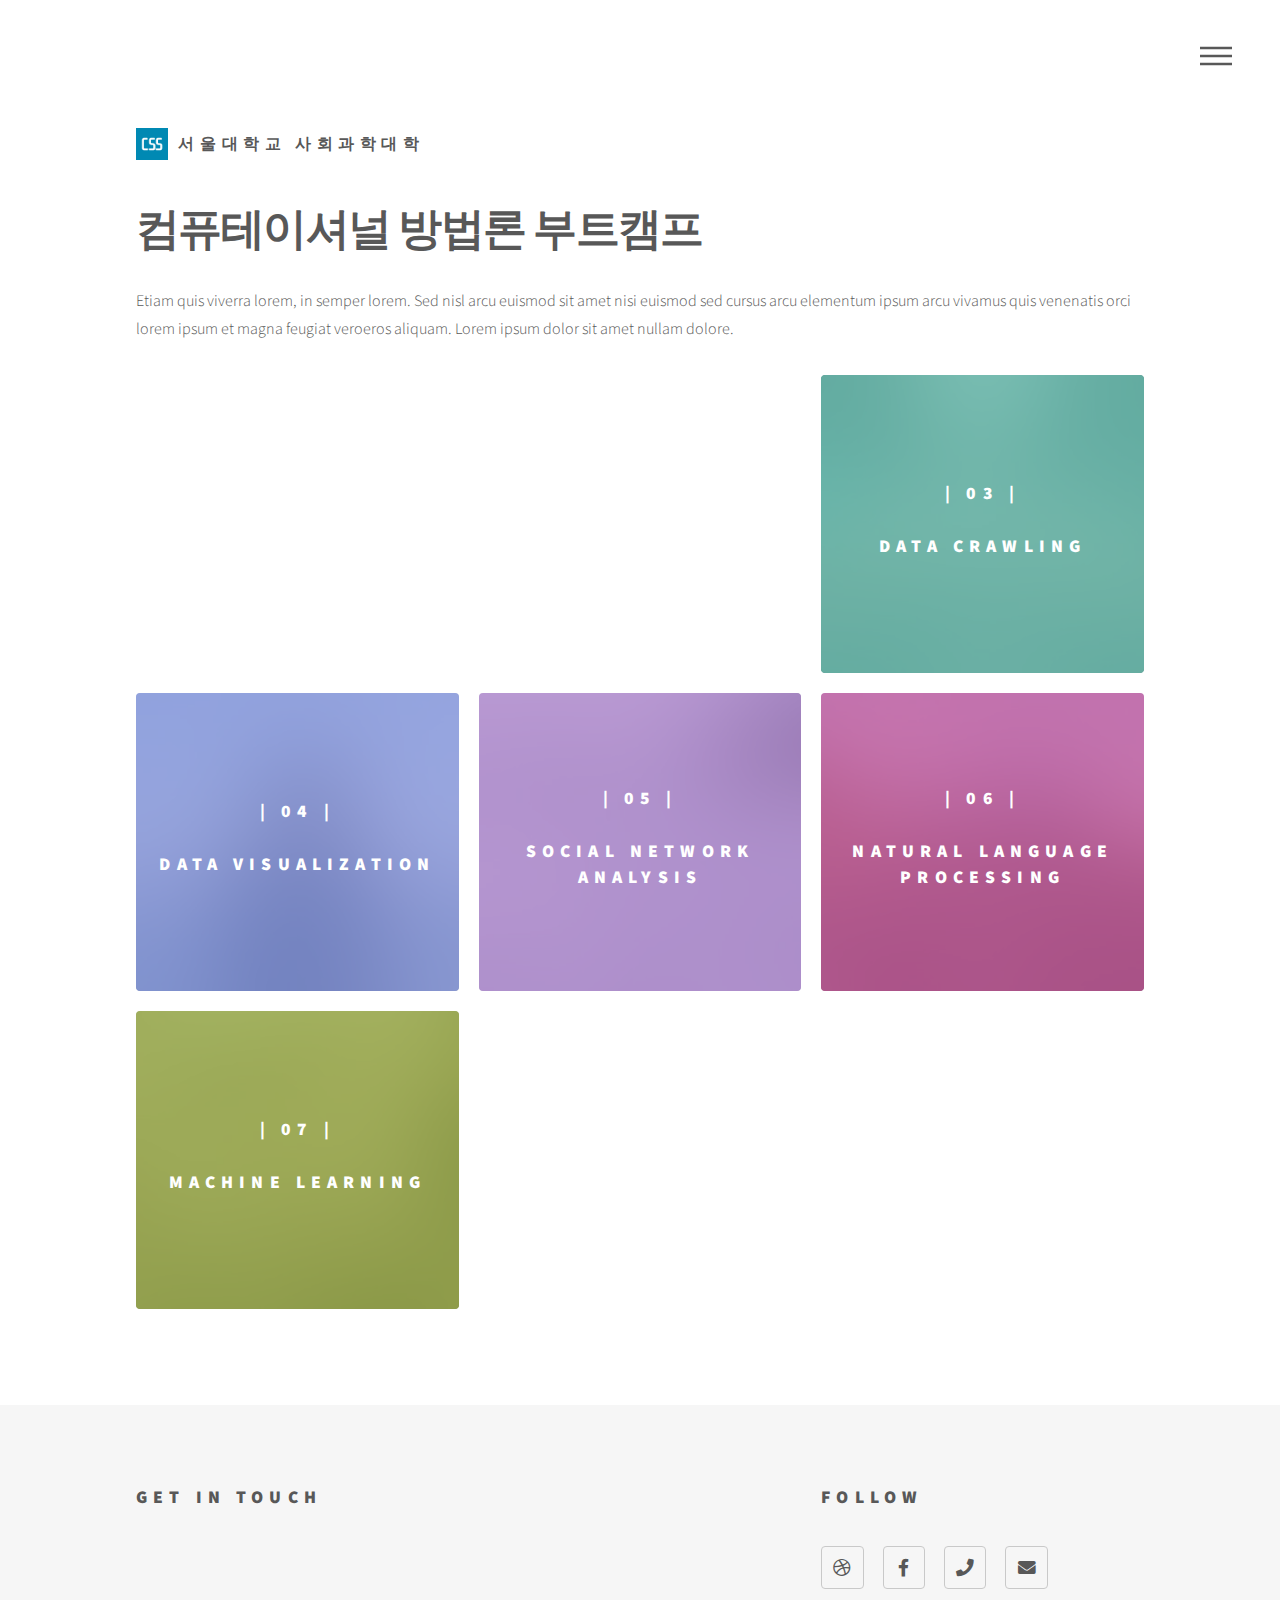
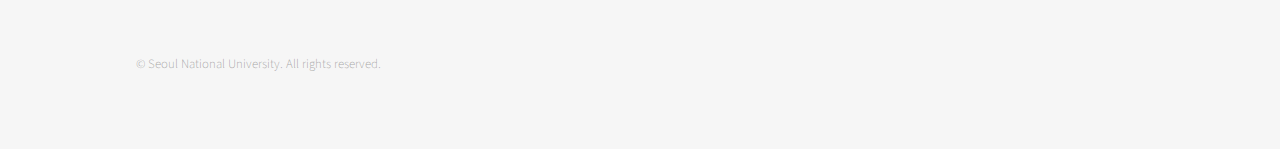
==== commit b333d738: "Added sub page templates" ====
--- a/index.html
+++ b/index.html
@@ -11,6 +11,7 @@
 		<meta name="viewport" content="width=device-width, initial-scale=1, user-scalable=no" />
 		<link rel="stylesheet" href="assets/css/main.css" />
 		<noscript><link rel="stylesheet" href="assets/css/noscript.css" /></noscript>
+		
 	</head>
 	<body class="is-preload">
 		<!-- Wrapper -->
@@ -40,10 +41,13 @@
 						<h2>Menu</h2>
 						<ul>
 							<li><a href="index.html">Home</a></li>
-							<li><a href="generic.html">Ipsum veroeros</a></li>
-							<li><a href="generic.html">Tempus etiam</a></li>
-							<li><a href="generic.html">Consequat dolor</a></li>
-							<li><a href="elements.html">Elements</a></li>
+							<li><a href="statistics.html">01. Basic Statistics with R</a></li>
+							<li><a href="python.html">02. Basic Python</a></li>
+							<li><a href="crawling.html">03. Data Crawling</a></li>
+							<li><a href="visualization.html">04. Visualization</a></li>
+							<li><a href="sna.html">05. Social Network Analysis</a></li>
+							<li><a href="nlp.html">06. Natural Language Processing</a></li>
+							<li><a href="ml.html">07. Machine Learning</a></li>
 						</ul>
 					</nav>
 
@@ -60,32 +64,34 @@
 
 								<article class="style1">
 									<span class="image">
-										<img src="images/pic01.jpg" alt="" />
+										<img src="images/pic01-1.jpg" alt="" />
+									</span>
+									<a href="statistics.html">
+										<h2>| 01 | <br><br>Basic Statistics with R</h2>
+										<div class="content">
+											<p>9/28, 6PM (3 Sessions)</p>
+										</div>
+									</a>
+								</article>
+
+								<article class="style2">
+									<span class="image">
+										<img src="images/pic02-1.jpg" alt="" />
 									</span>
 									<a href="generic.html">
-										<h2>| 01 |<br><br>Basic Statistics with R</h2>
+										<h2>| 02 | <br><br>Basic Python</h2>
 										<div class="content">
 											<p>Sed nisl arcu euismod sit amet nisi lorem etiam dolor veroeros et feugiat.</p>
 										</div>
 									</a>
 								</article>
-								<article class="style2">
-									<span class="image">
-										<img src="images/pic02.jpg" alt="" />
-									</span>
-									<a href="generic.html">
-										<h2>| 02 |<br><br>Basic Python</h2>
-										<div class="content">
-											<p>Sed nisl arcu euismod sit amet nisi lorem etiam dolor veroeros et feugiat.</p>
-										</div>
-									</a>
-								</article>
+
 								<article class="style3">
 									<span class="image">
 										<img src="images/pic03.jpg" alt="" />
 									</span>
 									<a href="generic.html">
-										<h2>| 03 |<br><br>Social Network Analysis</h2>
+										<h2>| 03 | <br><br>Data Crawling</h2>
 										<div class="content">
 											<p>Sed nisl arcu euismod sit amet nisi lorem etiam dolor veroeros et feugiat.</p>
 										</div>
@@ -96,7 +102,7 @@
 										<img src="images/pic04.jpg" alt="" />
 									</span>
 									<a href="generic.html">
-										<h2>| 04 |<br><br>Data Crawling</h2>
+										<h2>| 04 | <br><br>Data Visualization</h2>
 										<div class="content">
 											<p>Sed nisl arcu euismod sit amet nisi lorem etiam dolor veroeros et feugiat.</p>
 										</div>
@@ -107,7 +113,7 @@
 										<img src="images/pic05.jpg" alt="" />
 									</span>
 									<a href="generic.html">
-										<h2>| 05 |<br><br>Data Visualization</h2>
+										<h2>| 05 | <br><br>Social Network Analysis</h2>
 										<div class="content">
 											<p>Sed nisl arcu euismod sit amet nisi lorem etiam dolor veroeros et feugiat.</p>
 										</div>
@@ -118,18 +124,18 @@
 										<img src="images/pic06.jpg" alt="" />
 									</span>
 									<a href="generic.html">
-										<h2>| 06 |<br><br>Natural Language Processing</h2>
+										<h2>| 06 | <br><br>Natural Language Processing</h2>
 										<div class="content">
 											<p>Sed nisl arcu euismod sit amet nisi lorem etiam dolor veroeros et feugiat.</p>
 										</div>
 									</a>
 								</article>
-								<article class="style2">
+								<article class="style7">
 									<span class="image">
 										<img src="images/pic07.jpg" alt="" />
 									</span>
 									<a href="generic.html">
-										<h2>| 07 |<br><br>Machine Learning</h2>
+										<h2>| 07 | <br><br>Machine Learning</h2>
 										<div class="content">
 											<p>Sed nisl arcu euismod sit amet nisi lorem etiam dolor veroeros et feugiat.</p>
 										</div>
@@ -150,14 +156,14 @@
 							<section>
 								<h2>Follow</h2>
 								<ul class="icons">
-									<li><a href="#" class="icon brands style2 fa-instagram"><span class="label">Homepage</span></a></li>
+									<li><a href="#" class="icon brands style2 fa-dribbble"><span class="label">Homepage</span></a></li>
 									<li><a href="#" class="icon brands style2 fa-facebook-f"><span class="label">Facebook</span></a></li>
 									<li><a href="#" class="icon solid style2 fa-phone"><span class="label">Phone</span></a></li>
 									<li><a href="#" class="icon solid style2 fa-envelope"><span class="label">Email</span></a></li>
 								</ul>
 							</section>
 							<ul class="copyright">
-								<li>&copy; Seoul National University. All rights reserved</li>
+								<li>&copy; Seoul National University. All rights reserved.</li>
 							</ul>
 						</div>
 					</footer>
--- a/assets/css/main.css
+++ b/assets/css/main.css
@@ -2634,7 +2634,7 @@
 					left: 0;
 					width: 100%;
 					height: 100%;
-					background-image: url("data:image/svg+xml;charset=utf8,%3Csvg xmlns='http://www.w3.org/2000/svg' width='100' height='100' viewBox='0 0 100 100' preserveAspectRatio='none'%3E%3Cstyle%3Eline %7B stroke-width: 0.25px%3B stroke: %23ffffff%3B %7D%3C/style%3E%3Cline x1='0' y1='0' x2='100' y2='100' /%3E%3Cline x1='100' y1='0' x2='0' y2='100' /%3E%3C/svg%3E");
+					/* background-image: url("data:image/svg+xml;charset=utf8,%3Csvg xmlns='http://www.w3.org/2000/svg' width='100' height='100' viewBox='0 0 100 100' preserveAspectRatio='none'%3E%3Cstyle%3Eline %7B stroke-width: 0.25px%3B stroke: %23ffffff%3B %7D%3C/style%3E%3Cline x1='0' y1='0' x2='100' y2='100' /%3E%3Cline x1='100' y1='0' x2='0' y2='100' /%3E%3C/svg%3E"); */
 					background-position: center;
 					background-repeat: no-repeat;
 					background-size: 100% 100%;
@@ -2718,7 +2718,7 @@
 			}
 
 			.tiles article.style4 > .image:before {
-				background-color: #c75b9b;
+				background-color: #8499e7;
 			}
 
 			.tiles article.style5 > .image:before {
@@ -2726,7 +2726,11 @@
 			}
 
 			.tiles article.style6 > .image:before {
-				background-color: #8499e7;
+				background-color: #c75b9b;
+			}
+
+			.tiles article.style7 > .image:before {
+				background-color: #a5b34d;
 			}
 
 			body:not(.is-touch) .tiles article:hover > .image {
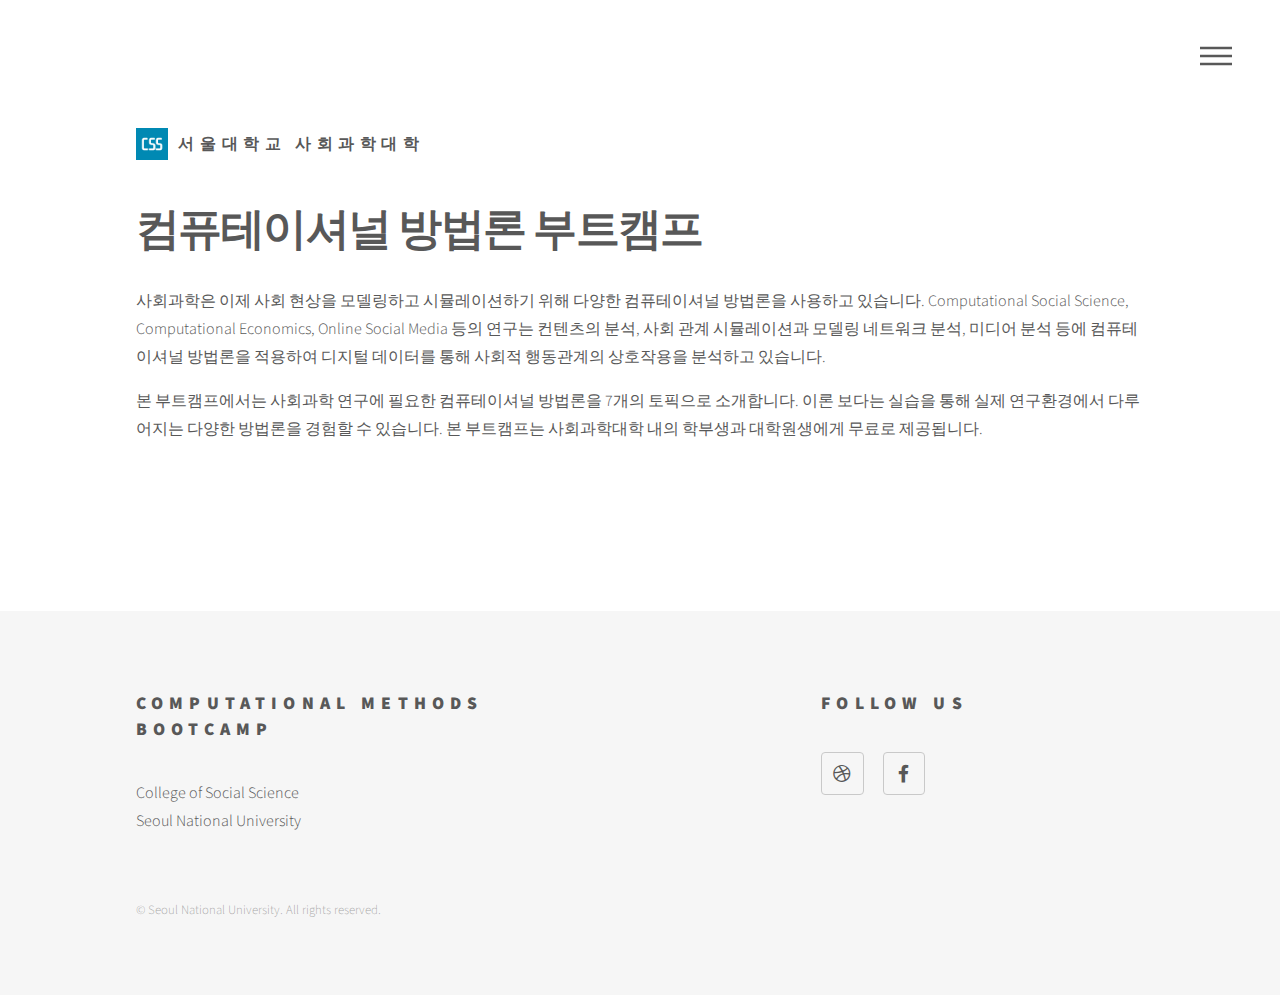
==== commit db9410cc: "Page updated" ====
--- a/index.html
+++ b/index.html
@@ -57,7 +57,12 @@
 							<header>
 								<h1>컴퓨테이셔널 방법론 부트캠프</h1>
 								
-								<p>Etiam quis viverra lorem, in semper lorem. Sed nisl arcu euismod sit amet nisi euismod sed cursus arcu elementum ipsum arcu vivamus quis venenatis orci lorem ipsum et magna feugiat veroeros aliquam. Lorem ipsum dolor sit amet nullam dolore.</p>
+								<p>
+								사회과학은 이제 사회 현상을 모델링하고 시뮬레이션하기 위해 다양한 컴퓨테이셔널 방법론을 사용하고 있습니다. Computational Social Science, Computational Economics, Online Social Media 등의 연구는 컨텐츠의 분석, 사회 관계 시뮬레이션과 모델링 네트워크 분석, 미디어 분석 등에 컴퓨테이셔널 방법론을 적용하여 디지털 데이터를 통해 사회적 행동관계의 상호작용을 분석하고 있습니다.
+								<p>
+								</p>
+								본 부트캠프에서는 사회과학 연구에 필요한 컴퓨테이셔널 방법론을 7개의 토픽으로 소개합니다. 이론 보다는 실습을 통해 실제 연구환경에서 다루어지는 다양한 방법론을 경험할 수 있습니다. 본 부트캠프는 사회과학대학 내의 학부생과 대학원생에게 무료로 제공됩니다. 
+								</p>
 							</header>
 
 							<section class="tiles">
@@ -69,7 +74,7 @@
 									<a href="statistics.html">
 										<h2>| 01 | <br><br>Basic Statistics with R</h2>
 										<div class="content">
-											<p>9/28, 6PM (3 Sessions)</p>
+											<p>10/8(목), 3-6PM (3 Sessions)<br>강사: 황현정</p>
 										</div>
 									</a>
 								</article>
@@ -78,66 +83,66 @@
 									<span class="image">
 										<img src="images/pic02-1.jpg" alt="" />
 									</span>
-									<a href="generic.html">
+									<a href="python.html">
 										<h2>| 02 | <br><br>Basic Python</h2>
 										<div class="content">
-											<p>Sed nisl arcu euismod sit amet nisi lorem etiam dolor veroeros et feugiat.</p>
+											<p>10/16(금), 3-6PM (3 Sessions)<br>강사: 맹욱재</p>
 										</div>
 									</a>
 								</article>
 
 								<article class="style3">
 									<span class="image">
-										<img src="images/pic03.jpg" alt="" />
+										<img src="images/pic03-1.jpg" alt="" />
 									</span>
-									<a href="generic.html">
+									<a href="crawling.html">
 										<h2>| 03 | <br><br>Data Crawling</h2>
 										<div class="content">
-											<p>Sed nisl arcu euismod sit amet nisi lorem etiam dolor veroeros et feugiat.</p>
+											<p>10/23(금), 3-6PM (3 Sessions)<br>강사: 은진수</p>
 										</div>
 									</a>
 								</article>
 								<article class="style4">
 									<span class="image">
-										<img src="images/pic04.jpg" alt="" />
+										<img src="images/pic04-1.jpg" alt="" />
 									</span>
-									<a href="generic.html">
+									<a href="visualization.html">
 										<h2>| 04 | <br><br>Data Visualization</h2>
 										<div class="content">
-											<p>Sed nisl arcu euismod sit amet nisi lorem etiam dolor veroeros et feugiat.</p>
+											<p>10/30(금), 3-6PM (3 Sessions)<br>강사: 이규호</p>
 										</div>
 									</a>
 								</article>
 								<article class="style5">
 									<span class="image">
-										<img src="images/pic05.jpg" alt="" />
+										<img src="images/pic05-1.jpg" alt="" />
 									</span>
-									<a href="generic.html">
+									<a href="#">
 										<h2>| 05 | <br><br>Social Network Analysis</h2>
 										<div class="content">
-											<p>Sed nisl arcu euismod sit amet nisi lorem etiam dolor veroeros et feugiat.</p>
+											<p>11/6(금), 3-6PM (3 Sessions)<br>강사: TBA</p>
 										</div>
 									</a>
 								</article>
 								<article class="style6">
 									<span class="image">
-										<img src="images/pic06.jpg" alt="" />
+										<img src="images/pic06-1.jpg" alt="" />
 									</span>
-									<a href="generic.html">
+									<a href="nlp.html">
 										<h2>| 06 | <br><br>Natural Language Processing</h2>
 										<div class="content">
-											<p>Sed nisl arcu euismod sit amet nisi lorem etiam dolor veroeros et feugiat.</p>
+											<p>11/13(금), 3-6PM (3 Sessions)<br>강사: 박기범</p>
 										</div>
 									</a>
 								</article>
 								<article class="style7">
 									<span class="image">
-										<img src="images/pic07.jpg" alt="" />
+										<img src="images/pic07-1.jpg" alt="" />
 									</span>
-									<a href="generic.html">
+									<a href="ml.html">
 										<h2>| 07 | <br><br>Machine Learning</h2>
 										<div class="content">
-											<p>Sed nisl arcu euismod sit amet nisi lorem etiam dolor veroeros et feugiat.</p>
+											<p>11/20(금), 3-6PM (3 Sessions)<br>강사: 오종환</p>
 										</div>
 									</a>
 								</article>
@@ -150,16 +155,18 @@
 					<footer id="footer">
 						<div class="inner">
 							<section>
-								<h2>Get in touch</h2>
+								<h2>Computational Methods<br>Bootcamp</h2>
+								<p>
+								College of Social Science<br>
+								Seoul National University
+								</p>
 
 							</section>
 							<section>
-								<h2>Follow</h2>
+								<h2>Follow Us</h2>
 								<ul class="icons">
-									<li><a href="#" class="icon brands style2 fa-dribbble"><span class="label">Homepage</span></a></li>
-									<li><a href="#" class="icon brands style2 fa-facebook-f"><span class="label">Facebook</span></a></li>
-									<li><a href="#" class="icon solid style2 fa-phone"><span class="label">Phone</span></a></li>
-									<li><a href="#" class="icon solid style2 fa-envelope"><span class="label">Email</span></a></li>
+									<li><a href="http://social.snu.ac.kr" class="icon brands style2 fa-dribbble"><span class="label">Homepage</span></a></li>
+									<li><a href="https://www.facebook.com/csssnu/" class="icon brands style2 fa-facebook-f"><span class="label">Facebook</span></a></li>
 								</ul>
 							</section>
 							<ul class="copyright">
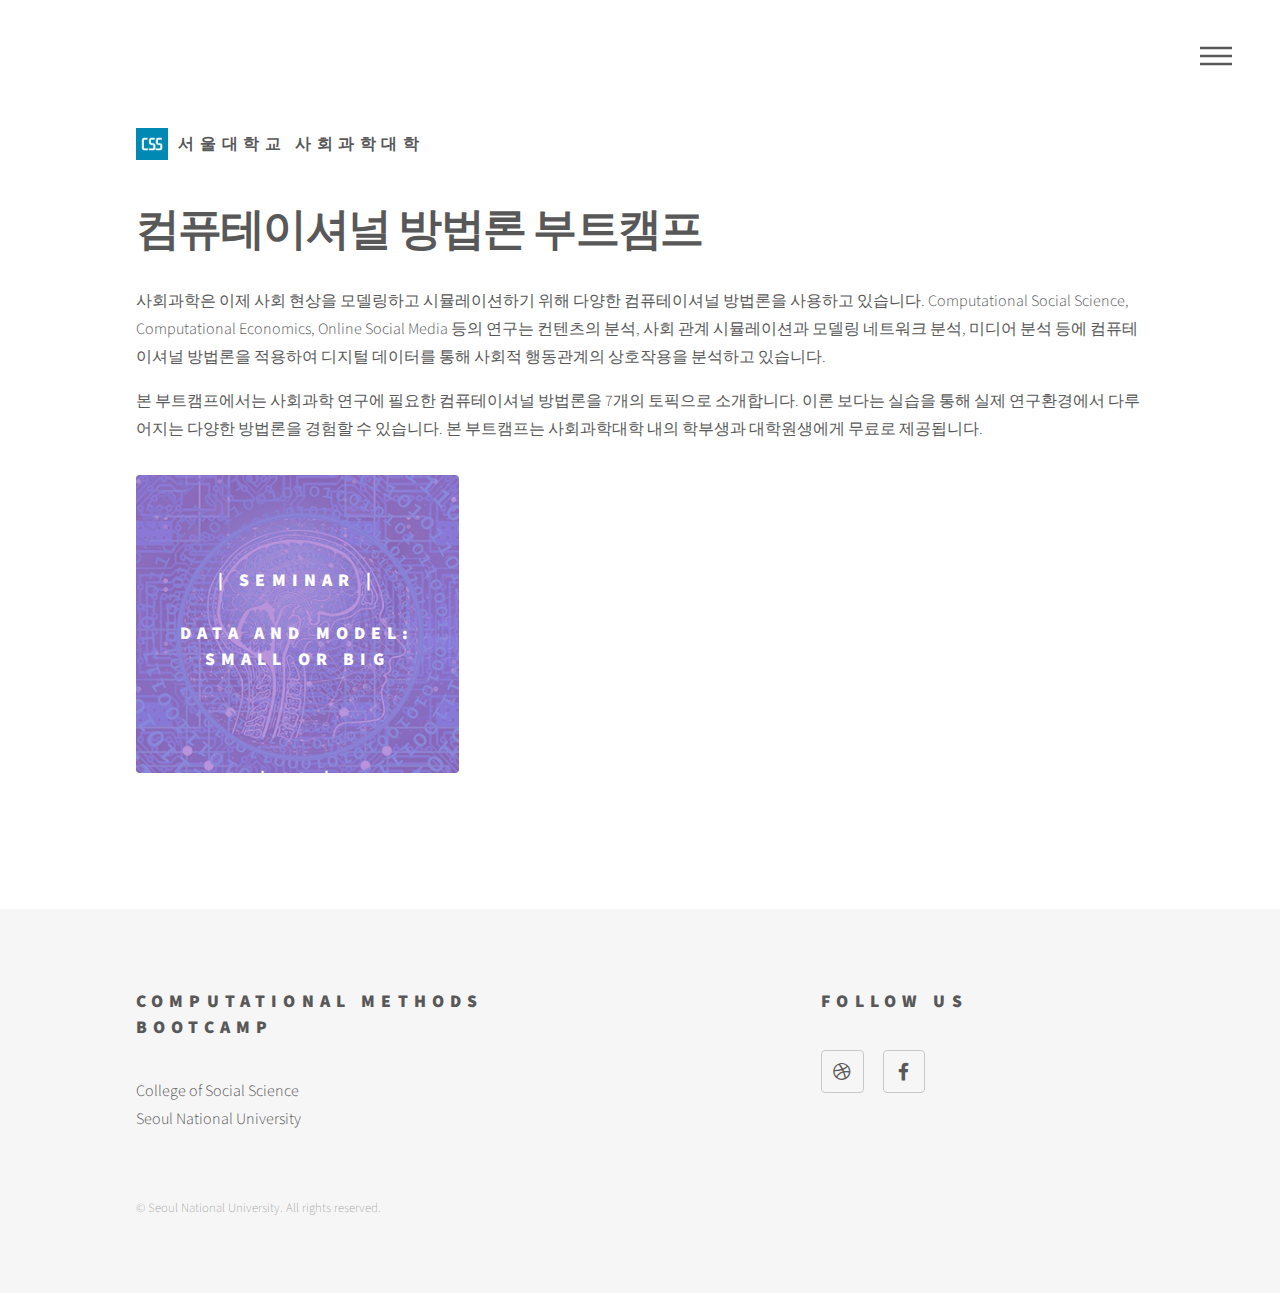
==== commit ceef8208: "Updated images" ====
--- a/index.html
+++ b/index.html
@@ -41,6 +41,7 @@
 						<h2>Menu</h2>
 						<ul>
 							<li><a href="index.html">Home</a></li>
+							<li><a href="opening.html">00. Data and Model: Small or Big</a></li>
 							<li><a href="statistics.html">01. Basic Statistics with R</a></li>
 							<li><a href="python.html">02. Basic Python</a></li>
 							<li><a href="crawling.html">03. Data Crawling</a></li>
@@ -67,6 +68,18 @@
 
 							<section class="tiles">
 
+								<article class="style0">
+									<span class="image">
+										<img src="images/pic00-1.jpg" alt="" />
+									</span>
+									<a href="#">
+										<h2>| Seminar | <br><br>Data and Model: Small or Big</h2>
+										<div class="content">
+											<p>10/7(수), 3-5PM (1 Sessions)<br>강사: 류근관 교수</p>
+										</div>
+									</a>
+								</article>
+
 								<article class="style1">
 									<span class="image">
 										<img src="images/pic01-1.jpg" alt="" />
--- a/assets/css/main.css
+++ b/assets/css/main.css
@@ -2705,6 +2705,10 @@
 						margin-bottom: 0;
 					}
 
+			.tiles article.style0 > .image:before {
+				background-color: #A879D4;
+			}
+
 			.tiles article.style1 > .image:before {
 				background-color: #f2849e;
 			}
@@ -2742,7 +2746,7 @@
 
 				body:not(.is-touch) .tiles article:hover > .image:before {
 					background-color: #333333;
-					opacity: 0.35;
+					opacity: 0.65;
 				}
 
 				body:not(.is-touch) .tiles article:hover > .image:after {
@@ -3330,4 +3334,10 @@
 				padding: 0 1.25em;
 			}
 
-		}+		}
+
+/* Custom */
+ul.nomargin {
+
+	margin: 0 0 0 0;
+}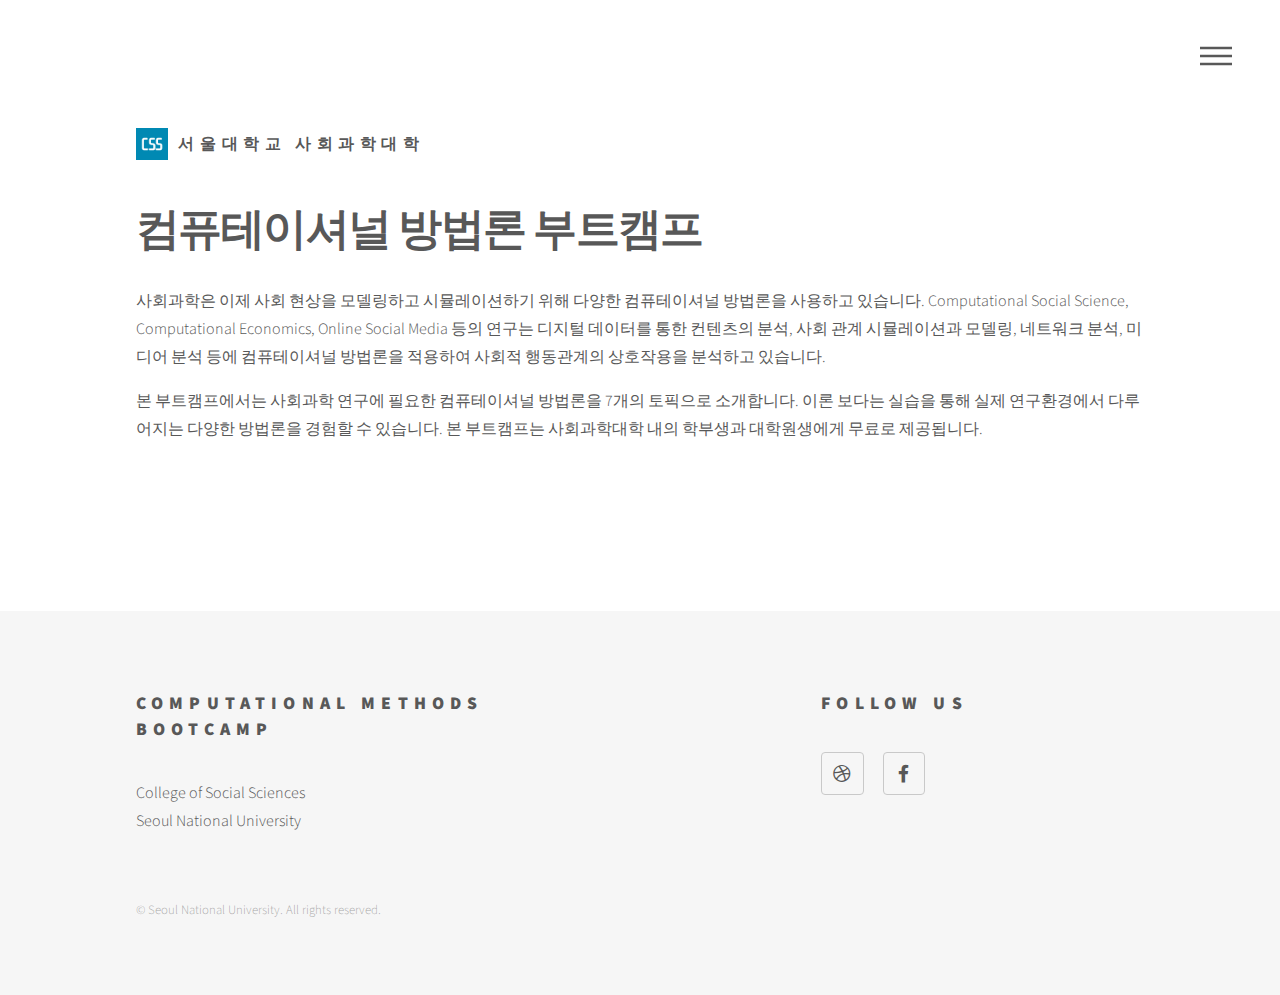
==== commit e84cb252: "강의  정보  업데이트" ====
--- a/index.html
+++ b/index.html
@@ -41,10 +41,9 @@
 						<h2>Menu</h2>
 						<ul>
 							<li><a href="index.html">Home</a></li>
-							<li><a href="opening.html">00. Data and Model: Small or Big</a></li>
-							<li><a href="statistics.html">01. Basic Statistics with R</a></li>
-							<li><a href="python.html">02. Basic Python</a></li>
-							<li><a href="crawling.html">03. Data Crawling</a></li>
+							<li><a href="python.html">01 Basic Python</a></li>
+							<li><a href="crawling.html">02. Data Crawling</a></li>
+							<li><a href="statistics.html">03. Basic Statistics with R</a></li>
 							<li><a href="visualization.html">04. Visualization</a></li>
 							<li><a href="sna.html">05. Social Network Analysis</a></li>
 							<li><a href="nlp.html">06. Natural Language Processing</a></li>
@@ -59,7 +58,7 @@
 								<h1>컴퓨테이셔널 방법론 부트캠프</h1>
 								
 								<p>
-								사회과학은 이제 사회 현상을 모델링하고 시뮬레이션하기 위해 다양한 컴퓨테이셔널 방법론을 사용하고 있습니다. Computational Social Science, Computational Economics, Online Social Media 등의 연구는 컨텐츠의 분석, 사회 관계 시뮬레이션과 모델링 네트워크 분석, 미디어 분석 등에 컴퓨테이셔널 방법론을 적용하여 디지털 데이터를 통해 사회적 행동관계의 상호작용을 분석하고 있습니다.
+								사회과학은 이제 사회 현상을 모델링하고 시뮬레이션하기 위해 다양한 컴퓨테이셔널 방법론을 사용하고 있습니다. Computational Social Science, Computational Economics, Online Social Media 등의 연구는 디지털 데이터를 통한 컨텐츠의 분석, 사회 관계 시뮬레이션과 모델링, 네트워크 분석, 미디어 분석 등에 컴퓨테이셔널 방법론을 적용하여 사회적 행동관계의 상호작용을 분석하고 있습니다.
 								<p>
 								</p>
 								본 부트캠프에서는 사회과학 연구에 필요한 컴퓨테이셔널 방법론을 7개의 토픽으로 소개합니다. 이론 보다는 실습을 통해 실제 연구환경에서 다루어지는 다양한 방법론을 경험할 수 있습니다. 본 부트캠프는 사회과학대학 내의 학부생과 대학원생에게 무료로 제공됩니다. 
@@ -68,38 +67,14 @@
 
 							<section class="tiles">
 
-								<article class="style0">
-									<span class="image">
-										<img src="images/pic00-1.jpg" alt="" />
-									</span>
-									<a href="#">
-										<h2>| Seminar | <br><br>Data and Model: Small or Big</h2>
-										<div class="content">
-											<p>10/7(수), 3-5PM (1 Sessions)<br>강사: 류근관 교수</p>
-										</div>
-									</a>
-								</article>
-
-								<article class="style1">
-									<span class="image">
-										<img src="images/pic01-1.jpg" alt="" />
-									</span>
-									<a href="statistics.html">
-										<h2>| 01 | <br><br>Basic Statistics with R</h2>
-										<div class="content">
-											<p>10/8(목), 3-6PM (3 Sessions)<br>강사: 황현정</p>
-										</div>
-									</a>
-								</article>
-
 								<article class="style2">
 									<span class="image">
 										<img src="images/pic02-1.jpg" alt="" />
 									</span>
 									<a href="python.html">
-										<h2>| 02 | <br><br>Basic Python</h2>
+										<h2>| 01 | <br><br>Basic Python</h2>
 										<div class="content">
-											<p>10/16(금), 3-6PM (3 Sessions)<br>강사: 맹욱재</p>
+											<p>11/4(목), 3-6PM (3 Sessions)<br>강의: 맹욱재</p>
 										</div>
 									</a>
 								</article>
@@ -109,12 +84,29 @@
 										<img src="images/pic03-1.jpg" alt="" />
 									</span>
 									<a href="crawling.html">
-										<h2>| 03 | <br><br>Data Crawling</h2>
+										<h2>| 02 | <br><br>Data Crawling</h2>
 										<div class="content">
-											<p>10/23(금), 3-6PM (3 Sessions)<br>강사: 은진수</p>
+											<p>11/5(금), 3-6PM (3 Sessions)<br>강의: 은진수</p>
 										</div>
 									</a>
 								</article>
+
+
+
+
+								<article class="style1">
+									<span class="image">
+										<img src="images/pic01-1.jpg" alt="" />
+									</span>
+									<a href="statistics.html">
+										<h2>| 03 | <br><br>Basic Statistics with R</h2>
+										<div class="content">
+											<p>11/11(목), 3-6PM (3 Sessions)<br>강의: 황현정</p>
+										</div>
+									</a>
+								</article>
+
+								
 								<article class="style4">
 									<span class="image">
 										<img src="images/pic04-1.jpg" alt="" />
@@ -122,7 +114,7 @@
 									<a href="visualization.html">
 										<h2>| 04 | <br><br>Data Visualization</h2>
 										<div class="content">
-											<p>10/30(금), 3-6PM (3 Sessions)<br>강사: 이규호</p>
+											<p>11/12(금), 3-6PM (3 Sessions)<br>강의: 이규호</p>
 										</div>
 									</a>
 								</article>
@@ -130,10 +122,10 @@
 									<span class="image">
 										<img src="images/pic05-1.jpg" alt="" />
 									</span>
-									<a href="#">
+									<a href="sna.html">
 										<h2>| 05 | <br><br>Social Network Analysis</h2>
 										<div class="content">
-											<p>11/6(금), 3-6PM (3 Sessions)<br>강사: TBA</p>
+											<p>11/18(목), 3-6PM (3 Sessions)<br>강의: 이규호</p>
 										</div>
 									</a>
 								</article>
@@ -144,7 +136,7 @@
 									<a href="nlp.html">
 										<h2>| 06 | <br><br>Natural Language Processing</h2>
 										<div class="content">
-											<p>11/13(금), 3-6PM (3 Sessions)<br>강사: 박기범</p>
+											<p>11/19(금), 3-6PM (3 Sessions)<br>강의: 박기범</p>
 										</div>
 									</a>
 								</article>
@@ -155,7 +147,7 @@
 									<a href="ml.html">
 										<h2>| 07 | <br><br>Machine Learning</h2>
 										<div class="content">
-											<p>11/20(금), 3-6PM (3 Sessions)<br>강사: 오종환</p>
+											<p>11/24(목), 3-6PM (3 Sessions)<br>강의: 오종환</p>
 										</div>
 									</a>
 								</article>
@@ -170,7 +162,7 @@
 							<section>
 								<h2>Computational Methods<br>Bootcamp</h2>
 								<p>
-								College of Social Science<br>
+								College of Social Sciences<br>
 								Seoul National University
 								</p>
 
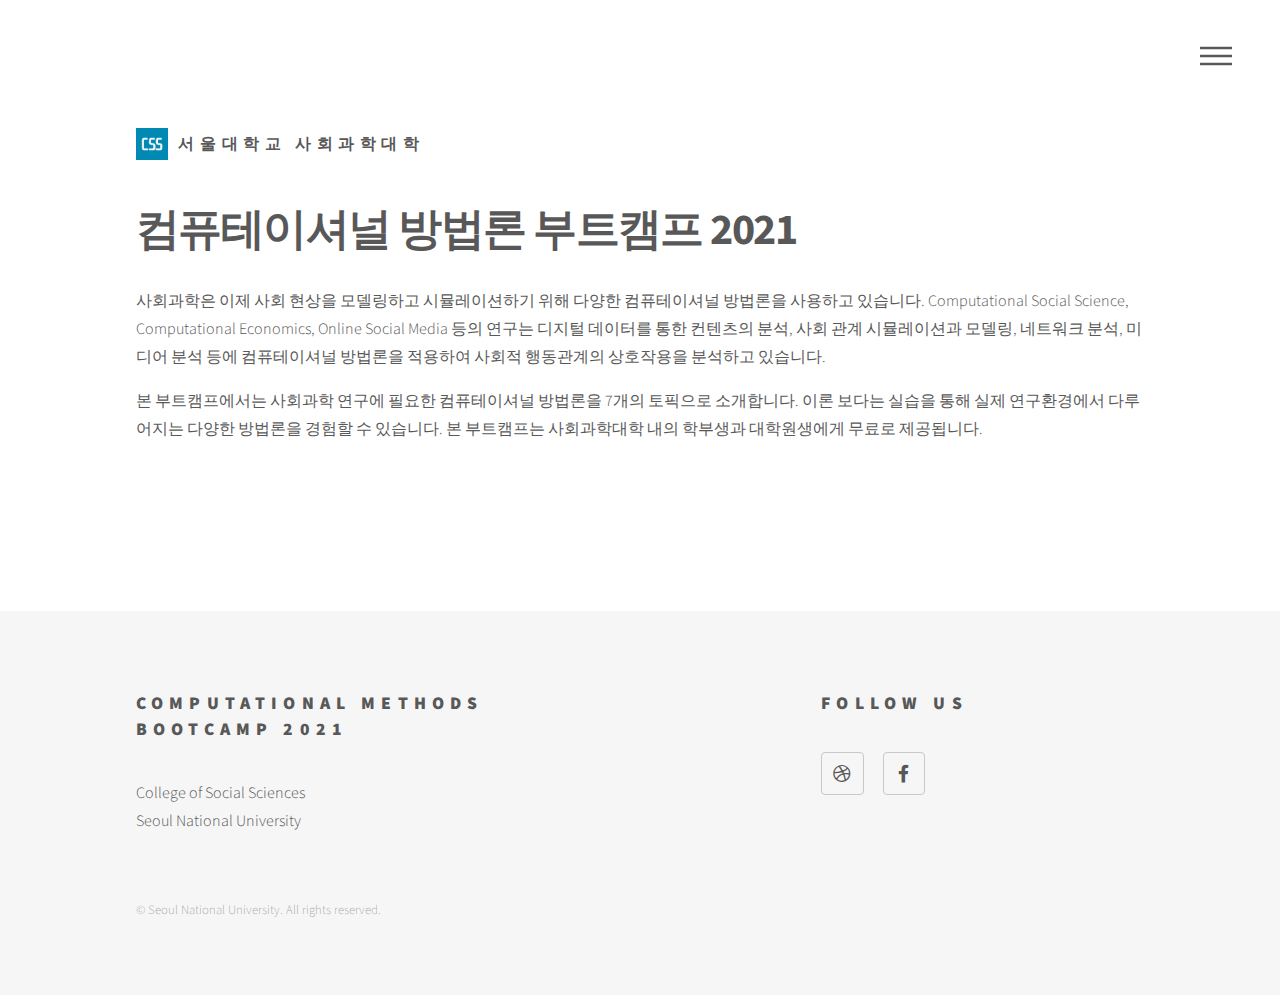
==== commit 3164b640: "updated pages" ====
--- a/index.html
+++ b/index.html
@@ -6,7 +6,7 @@
 -->
 <html>
 	<head>
-		<title>Computational Methods Bootcamp | CSS</title>
+		<title>Computational Methods Bootcamp 2021 | CSS</title>
 		<meta charset="utf-8" />
 		<meta name="viewport" content="width=device-width, initial-scale=1, user-scalable=no" />
 		<link rel="stylesheet" href="assets/css/main.css" />
@@ -55,7 +55,7 @@
 					<div id="main">
 						<div class="inner">
 							<header>
-								<h1>컴퓨테이셔널 방법론 부트캠프</h1>
+								<h1>컴퓨테이셔널 방법론 부트캠프 2021</h1>
 								
 								<p>
 								사회과학은 이제 사회 현상을 모델링하고 시뮬레이션하기 위해 다양한 컴퓨테이셔널 방법론을 사용하고 있습니다. Computational Social Science, Computational Economics, Online Social Media 등의 연구는 디지털 데이터를 통한 컨텐츠의 분석, 사회 관계 시뮬레이션과 모델링, 네트워크 분석, 미디어 분석 등에 컴퓨테이셔널 방법론을 적용하여 사회적 행동관계의 상호작용을 분석하고 있습니다.
@@ -147,7 +147,7 @@
 									<a href="ml.html">
 										<h2>| 07 | <br><br>Machine Learning</h2>
 										<div class="content">
-											<p>11/24(목), 3-6PM (3 Sessions)<br>강의: 오종환</p>
+											<p>11/25(목), 3-6PM (3 Sessions)<br>강의: 오종환</p>
 										</div>
 									</a>
 								</article>
@@ -160,7 +160,7 @@
 					<footer id="footer">
 						<div class="inner">
 							<section>
-								<h2>Computational Methods<br>Bootcamp</h2>
+								<h2>Computational Methods<br>Bootcamp 2021</h2>
 								<p>
 								College of Social Sciences<br>
 								Seoul National University
@@ -190,4 +190,4 @@
 			<script src="assets/js/main.js"></script>
 
 	</body>
-</html>+</html>
